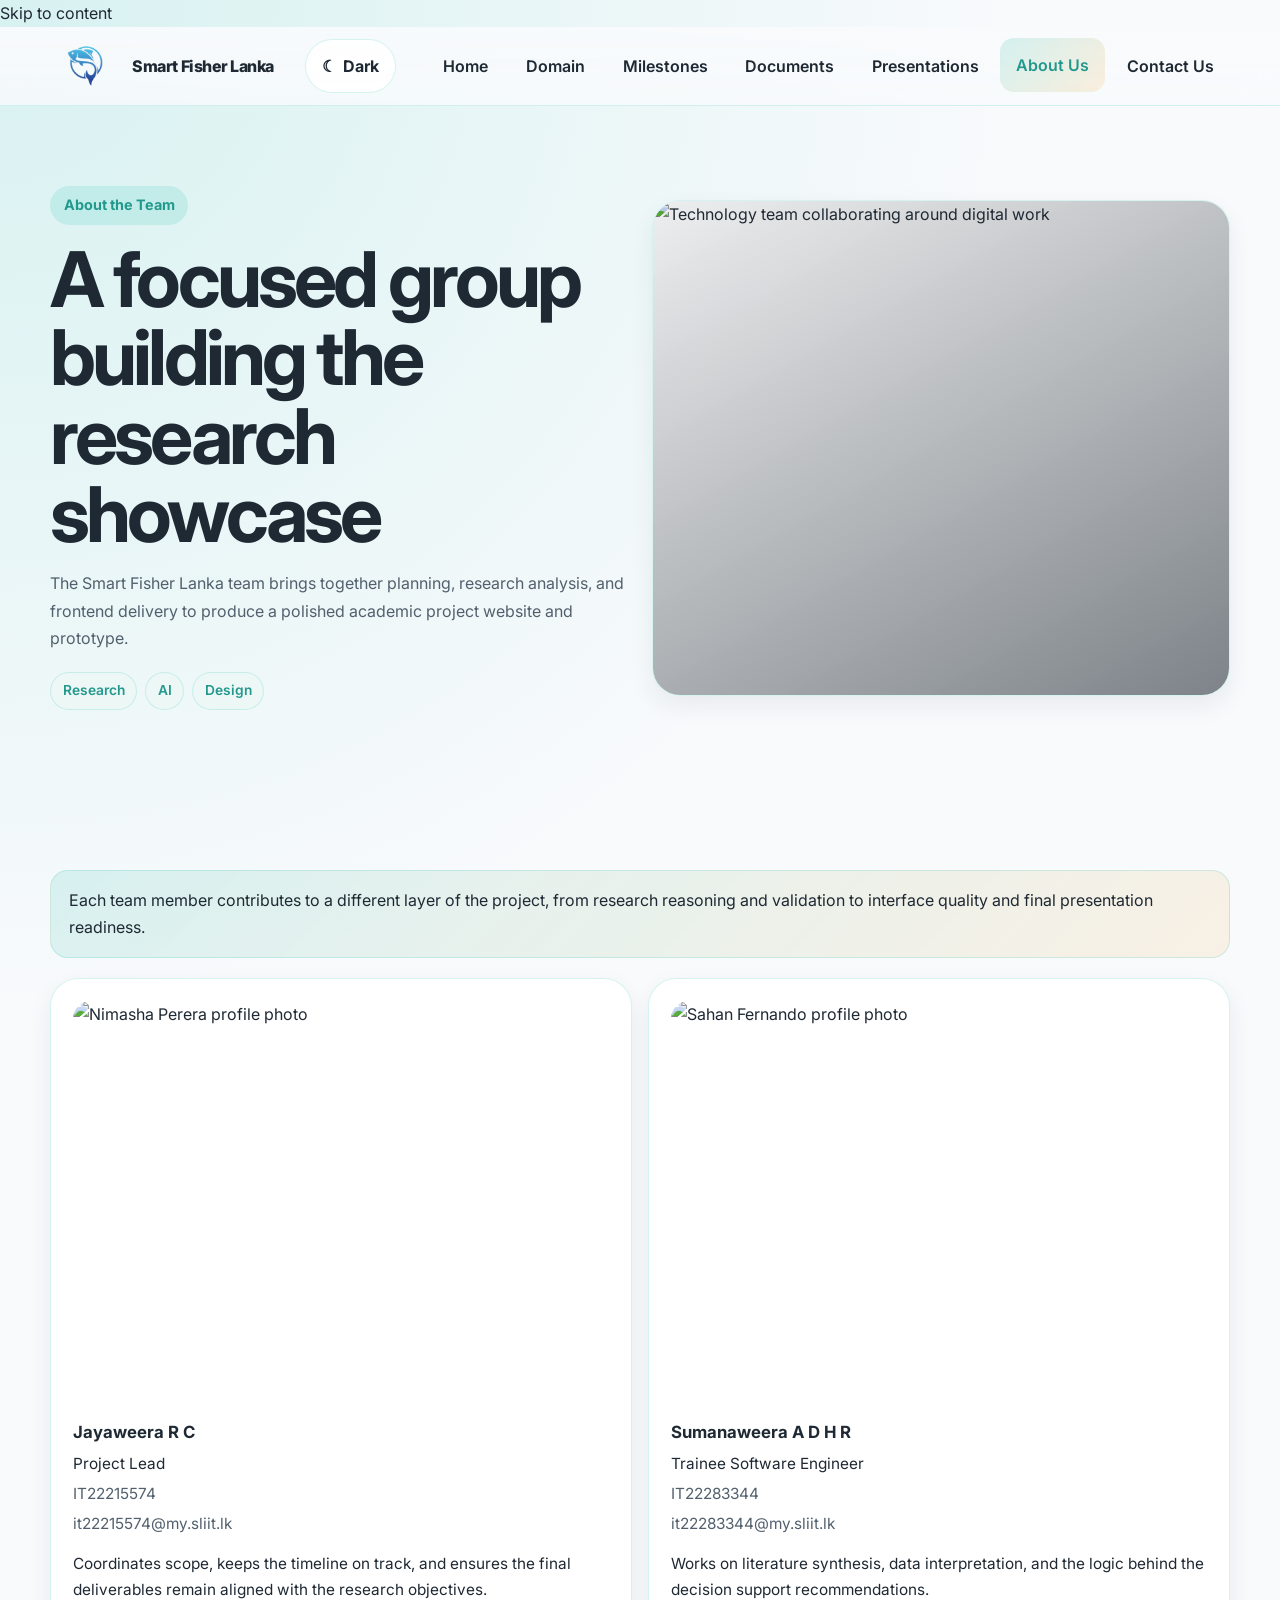
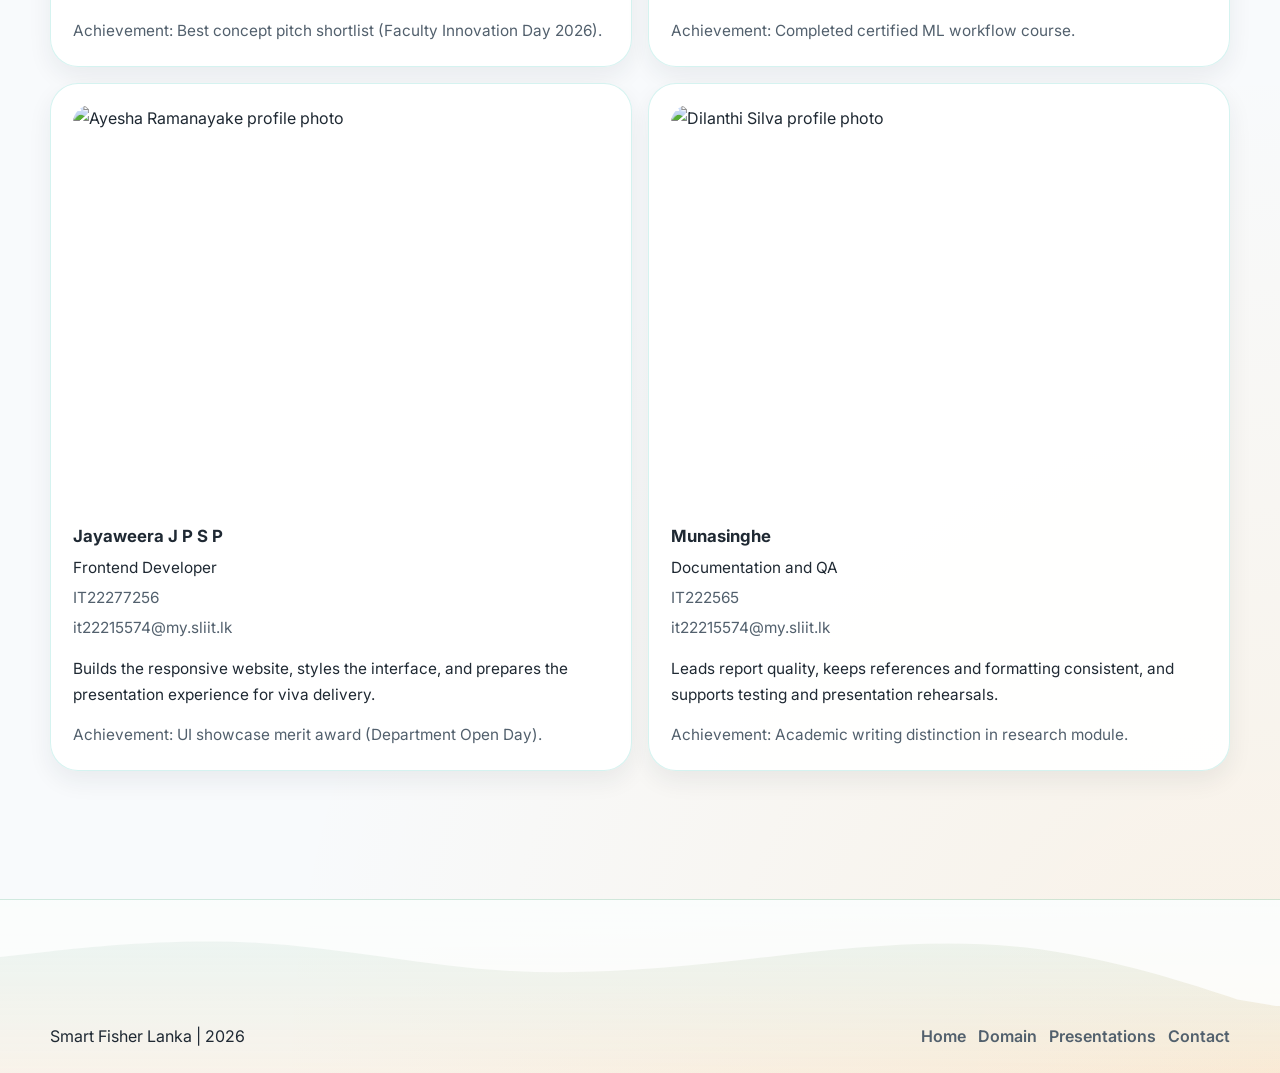
==== research-website/about.html @ 5981f629 "teammeber Co-authored-by: Copilot <copilot@github.com>" ====
<!doctype html>
<html lang="en">
  <head>
    <meta charset="UTF-8" />
    <meta name="viewport" content="width=device-width, initial-scale=1.0" />
    <meta
      name="description"
      content="Meet the Smart Fisher Lanka research team."
    />
    <meta name="theme-color" content="#0F4C81" />
    <title>Smart Fisher Lanka | About Us</title>
    <link rel="stylesheet" href="css/styles.css" />
  </head>
  <body>
    <a class="skip-link" href="#main">Skip to content</a>
    <div class="scroll-progress" aria-hidden="true">
      <span class="scroll-progress__bar"></span>
    </div>

    <header class="site-header">
      <div class="container navbar">
        <a class="brand" href="index.html" aria-label="Smart Fisher Lanka home">
          <img
            class="logo-sf"
            src="assets/images/SFLLogo.png"
            alt="Smart Fisher Lanka logo"
            loading="lazy"
          />
          <span>Smart Fisher Lanka</span>
        </a>

        <div class="navbar-actions">
          <button
            class="theme-toggle"
            type="button"
            data-theme-toggle
            aria-label="Toggle color theme"
            aria-pressed="false"
          ></button>
          <button
            class="menu-toggle"
            type="button"
            data-menu-toggle
            aria-label="Toggle navigation"
            aria-expanded="false"
            aria-controls="navLinks"
          >
            ☰
          </button>
        </div>

        <ul class="nav-links" id="navLinks">
          <li><a href="index.html">Home</a></li>
          <li><a href="domain.html">Domain</a></li>
          <li><a href="milestones.html">Milestones</a></li>
          <li><a href="documents.html">Documents</a></li>
          <li><a href="presentations.html">Presentations</a></li>
          <li><a class="active" href="about.html">About Us</a></li>
          <li><a href="contact.html">Contact Us</a></li>
        </ul>
      </div>
    </header>

    <main id="main">
      <section class="page-hero">
        <div class="container page-hero-grid">
          <div class="page-hero-copy slide-up">
            <span class="eyebrow">About the Team</span>
            <h1>A focused group building the research showcase</h1>
            <p>
              The Smart Fisher Lanka team brings together planning, research
              analysis, and frontend delivery to produce a polished academic
              project website and prototype.
            </p>
            <div class="chips">
              <span class="chip">Research</span>
              <span class="chip">AI</span>
              <span class="chip">Design</span>
            </div>
          </div>
          <div class="page-media slide-up">
            <img
              src="https://images.unsplash.com/photo-1516321318423-f06f85e504b3?auto=format&fit=crop&w=1600&q=80"
              alt="Technology team collaborating around digital work"
              loading="eager"
            />
            <div class="media-overlay" aria-hidden="true"></div>
          </div>
        </div>
      </section>

      <section class="section">
        <div class="container section-shell">
          <div class="section-note fade-in">
            Each team member contributes to a different layer of the project,
            from research reasoning and validation to interface quality and
            final presentation readiness.
          </div>

          <div class="team-grid">
            <article class="team-card fade-in">
              <img
                class="team-photo"
                src="https://images.unsplash.com/photo-1500648767791-00dcc994a43e?auto=format&fit=crop&w=1200&q=80"
                alt="Nimasha Perera profile photo"
                loading="lazy"
              />
              <div class="team-meta">
                <h3>Jayaweera R C</h3>
                <p>Project Lead</p>
                <p class="muted">IT22215574</p>
                <p class="muted">it22215574@my.sliit.lk</p>
              </div>
              <p>
                Coordinates scope, keeps the timeline on track, and ensures the
                final deliverables remain aligned with the research objectives.
              </p>
              <p class="muted">
                Achievement: Best concept pitch shortlist (Faculty Innovation
                Day 2026).
              </p>
            </article>

            <article class="team-card fade-in">
              <img
                class="team-photo"
                src="https://images.unsplash.com/photo-1494790108377-be9c29b29330?auto=format&fit=crop&w=1200&q=80"
                alt="Sahan Fernando profile photo"
                loading="lazy"
              />
              <div class="team-meta">
                <h3>Sumanaweera A D H R</h3>
                <p>Trainee Software Engineer</p>
                <p class="muted">IT22283344</p>
                <p class="muted">it22283344@my.sliit.lk</p>
              </div>
              <p>
                Works on literature synthesis, data interpretation, and the
                logic behind the decision support recommendations.
              </p>
              <p class="muted">
                Achievement: Completed certified ML workflow course.
              </p>
            </article>

            <article class="team-card fade-in">
              <img
                class="team-photo"
                src="https://images.unsplash.com/photo-1438761681033-6461ffad8d80?auto=format&fit=crop&w=1200&q=80"
                alt="Ayesha Ramanayake profile photo"
                loading="lazy"
              />
              <div class="team-meta">
                <h3>Jayaweera J P S P</h3>
                <p>Frontend Developer</p>
                <p class="muted">IT22277256</p>
                <p class="muted">it22215574@my.sliit.lk</p>
              </div>
              <p>
                Builds the responsive website, styles the interface, and
                prepares the presentation experience for viva delivery.
              </p>
              <p class="muted">
                Achievement: UI showcase merit award (Department Open Day).
              </p>
            </article>

            <article class="team-card fade-in">
              <img
                class="team-photo"
                src="https://images.unsplash.com/photo-1544005313-94ddf0286df2?auto=format&fit=crop&w=1200&q=80"
                alt="Dilanthi Silva profile photo"
                loading="lazy"
              />
              <div class="team-meta">
                <h3>Munasinghe </h3>
                <p>Documentation and QA</p>
                <p class="muted">IT222565</p>
                <p class="muted">it22215574@my.sliit.lk</p>
              </div>
              <p>
                Leads report quality, keeps references and formatting
                consistent, and supports testing and presentation rehearsals.
              </p>
              <p class="muted">
                Achievement: Academic writing distinction in research module.
              </p>
            </article>
          </div>
        </div>
      </section>
    </main>

    <footer class="site-footer">
      <svg
        class="footer-wave"
        viewBox="0 0 1440 120"
        aria-hidden="true"
        preserveAspectRatio="none"
      >
        <path
          d="M0,64L48,58.7C96,53,192,43,288,48C384,53,480,75,576,80C672,85,768,75,864,64C960,53,1056,43,1152,53.3C1248,64,1344,96,1392,112L1440,120V0H1392C1344,0,1248,0,1152,0C1056,0,960,0,864,0C768,0,672,0,576,0C480,0,384,0,288,0C192,0,96,0,48,0H0Z"
        ></path>
      </svg>
      <div class="container footer-inner">
        <p>Smart Fisher Lanka | 2026</p>
        <nav class="footer-links" aria-label="Footer quick links">
          <a href="index.html">Home</a>
          <a href="domain.html">Domain</a>
          <a href="presentations.html">Presentations</a>
          <a href="contact.html">Contact</a>
        </nav>
      </div>
    </footer>

    <script src="js/script.js"></script>
  </body>
</html>
---- research-website/css/styles.css ----
@import url("https://fonts.googleapis.com/css2?family=Inter:wght@400;500;600;700;800;900&display=swap");

:root {
  --bg: #f8fafc;
  --bg-elevated: rgba(255, 255, 255, 0.92);
  --surface: #ffffff;
  --surface-alt: #e6f4f1;
  --surface-muted: #edf7f5;
  --text: #1f2933;
  --muted: #52606d;
  --primary: #2ec4b6;
  --primary-dark: #23998e;
  --secondary: #e6f4f1;
  --accent: #ff9f1c;
  --border: rgba(46, 196, 182, 0.2);
  --shadow: 0 20px 42px rgba(31, 41, 51, 0.1);
  --shadow-soft: 0 10px 24px rgba(31, 41, 51, 0.07);
  --radius-lg: 28px;
  --radius-md: 20px;
  --radius-sm: 14px;
  --max-width: 1180px;
}

[data-theme="dark"] {
  --bg: #12212b;
  --bg-elevated: rgba(21, 34, 44, 0.9);
  --surface: #1b2f3b;
  --surface-alt: #20414f;
  --surface-muted: #213845;
  --text: #eff6f9;
  --muted: #b7c9d1;
  --border: rgba(113, 208, 199, 0.28);
  --shadow: 0 18px 40px rgba(0, 0, 0, 0.28);
  --shadow-soft: 0 10px 24px rgba(0, 0, 0, 0.18);
}

* {
  box-sizing: border-box;
  margin: 0;
  padding: 0;
}

html {
  scroll-behavior: smooth;
}

body {
  min-height: 100vh;
  font-family: "Inter", sans-serif;
  color: var(--text);
  background:
    radial-gradient(circle at top left, rgba(46, 196, 182, 0.16), transparent 34%),
    radial-gradient(circle at bottom right, rgba(255, 159, 28, 0.1), transparent 34%),
    var(--bg);
  line-height: 1.7;
  overflow-x: hidden;
}

body::before {
  content: "";
  position: fixed;
  inset: 0;
  pointer-events: none;
  background-image:
    linear-gradient(rgba(31, 41, 51, 0.02) 1px, transparent 1px),
    linear-gradient(90deg, rgba(31, 41, 51, 0.02) 1px, transparent 1px);
  background-size: 42px 42px;
  mask-image: linear-gradient(to bottom, rgba(0, 0, 0, 0.18), transparent 75%);
  opacity: 0.45;
}

a {
  color: inherit;
  text-decoration: none;
}

img {
  display: block;
  max-width: 100%;
}

button,
input,
select,
textarea {
  font: inherit;
}

.container {
  width: min(100% - 2rem, var(--max-width));
  margin: 0 auto;
}

.scroll-progress {
  position: fixed;
  inset: 0 0 auto;
  height: 4px;
  z-index: 2000;
  background: transparent;
}

.scroll-progress__bar {
  display: block;
  height: 100%;
  width: 0;
  background: linear-gradient(90deg, var(--primary), var(--accent));
  box-shadow: 0 0 18px rgba(46, 196, 182, 0.45);
}

.site-header {
  position: sticky;
  top: 0;
  z-index: 1500;
  backdrop-filter: blur(16px);
  background: linear-gradient(
    180deg,
    rgba(248, 250, 252, 0.96),
    rgba(248, 250, 252, 0.82)
  );
  border-bottom: 1px solid var(--border);
}

[data-theme="dark"] .site-header {
  background: linear-gradient(
    180deg,
    rgba(6, 16, 26, 0.92),
    rgba(6, 16, 26, 0.72)
  );
}

.navbar {
  min-height: 78px;
  display: flex;
  align-items: center;
  justify-content: space-between;
  gap: 1rem;
}

.brand {
  display: flex;
  align-items: center;
  gap: 0.8rem;
  font-weight: 800;
  letter-spacing: -0.03em;
  color: var(--text);
  white-space: nowrap;
}

.logo-sf {
  width: 4.35rem;
  height: 4.35rem;
  border-radius: 16px;
  object-fit: cover;
}

.brand-mark {
  width: 2.35rem;
  height: 2.35rem;
  border-radius: 16px;
  display: grid;
  place-items: center;
  color: #fff;
  background: linear-gradient(145deg, var(--primary-dark), var(--primary));
  box-shadow: var(--shadow-soft);
}

.navbar-actions {
  display: flex;
  align-items: center;
  gap: 0.5rem;
}

.nav-links {
  list-style: none;
  position: absolute;
  top: 79px;
  right: 1rem;
  width: min(92vw, 320px);
  padding: 0.85rem;
  display: none;
  flex-direction: column;
  gap: 0.35rem;
  background: var(--bg-elevated);
  border: 1px solid var(--border);
  border-radius: 22px;
  box-shadow: var(--shadow);
}

.nav-links.open {
  display: flex;
}

.nav-links a {
  display: block;
  padding: 0.82rem 1rem;
  font-weight: 600;
  border-radius: 14px;
  color: var(--text);
  transition:
    transform 0.18s ease,
    background-color 0.18s ease,
    color 0.18s ease;
}

.nav-links a:hover,
.nav-links a.active {
  background: linear-gradient(
    135deg,
    rgba(46, 196, 182, 0.18),
    rgba(255, 159, 28, 0.14)
  );
  color: var(--primary-dark);
  transform: translateX(2px);
}

.menu-toggle,
.theme-toggle {
  border: 1px solid var(--border);
  border-radius: 999px;
  background: var(--bg-elevated);
  color: var(--text);
  cursor: pointer;
  transition:
    transform 0.18s ease,
    box-shadow 0.18s ease,
    background-color 0.18s ease;
}

.menu-toggle {
  display: inline-flex;
  align-items: center;
  justify-content: center;
  width: 3rem;
  height: 3rem;
}

.theme-toggle {
  display: inline-flex;
  align-items: center;
  gap: 0.45rem;
  padding: 0.78rem 1rem;
  font-weight: 700;
}

.menu-toggle:hover,
.theme-toggle:hover,
.btn:hover {
  transform: translateY(-2px);
  box-shadow: var(--shadow-soft);
}

.hero,
.page-hero,
.section {
  position: relative;
  padding: 4rem 0;
}

.hero-grid,
.page-hero-grid,
.contact-layout,
.split-grid,
.content-grid {
  display: grid;
  gap: 1.5rem;
}

.hero-copy,
.page-hero-copy,
.section-heading {
  display: grid;
  gap: 1rem;
}

.eyebrow {
  display: inline-flex;
  align-items: center;
  gap: 0.5rem;
  width: fit-content;
  padding: 0.45rem 0.85rem;
  border-radius: 999px;
  background: rgba(46, 196, 182, 0.16);
  color: var(--primary-dark);
  font-size: 0.9rem;
  font-weight: 700;
}

.hero h1,
.page-hero h1 {
  font-size: clamp(2.3rem, 6vw, 4.9rem);
  line-height: 1.02;
  letter-spacing: -0.05em;
}

.page-hero h2,
.section-title {
  font-size: clamp(1.7rem, 4vw, 2.8rem);
  line-height: 1.1;
  letter-spacing: -0.04em;
}

.hero p,
.page-hero p,
.section-lead,
.card p,
.timeline-copy,
.muted {
  color: var(--muted);
}

.hero-actions,
.inline-links,
.footer-links,
.stack-chip-list,
.stat-list {
  display: flex;
  flex-wrap: wrap;
  gap: 0.75rem;
}

.btn {
  display: inline-flex;
  align-items: center;
  justify-content: center;
  gap: 0.45rem;
  border: none;
  border-radius: 999px;
  padding: 0.9rem 1.25rem;
  font-weight: 700;
  cursor: pointer;
  transition:
    transform 0.18s ease,
    box-shadow 0.18s ease,
    background-color 0.18s ease;
}

.btn-primary {
  color: #fff;
  background: linear-gradient(135deg, var(--primary-dark), var(--primary));
  box-shadow: 0 16px 30px rgba(46, 196, 182, 0.28);
}

.btn-secondary {
  color: var(--primary-dark);
  background: var(--surface-alt);
  border: 1px solid rgba(46, 196, 182, 0.24);
}

.btn-ghost {
  color: var(--text);
  background: var(--bg-elevated);
  border: 1px solid var(--border);
}

.hero-media,
.page-media,
.panel,
.card,
.form-card,
.download-card,
.timeline-card,
.team-card,
.contact-card,
.stack-card {
  background: var(--bg-elevated);
  border: 1px solid var(--border);
  border-radius: var(--radius-lg);
  box-shadow: var(--shadow-soft);
}

.hero-media,
.page-media {
  position: relative;
  overflow: hidden;
  min-height: 24rem;
}

.hero-media img,
.page-media img {
  position: absolute;
  inset: 0;
  width: 100%;
  height: 100%;
  object-fit: cover;
}

.media-overlay {
  position: absolute;
  inset: 0;
  background: linear-gradient(
    150deg,
    rgba(31, 41, 51, 0.08),
    rgba(31, 41, 51, 0.58)
  );
}

.hero-badge {
  position: absolute;
  left: 1rem;
  right: 1rem;
  bottom: 1rem;
  display: grid;
  gap: 0.75rem;
  grid-template-columns: repeat(3, minmax(0, 1fr));
}

.mini-card {
  padding: 0.9rem;
  border-radius: 18px;
  background: rgba(255, 255, 255, 0.15);
  color: #fff;
  backdrop-filter: blur(10px);
  border: 1px solid rgba(255, 255, 255, 0.18);
}

.mini-card strong,
.mini-card span {
  display: block;
}

.mini-card span {
  font-size: 0.84rem;
  opacity: 0.88;
}

.stat-list {
  display: grid;
  grid-template-columns: repeat(2, minmax(0, 1fr));
}

.stat-card {
  padding: 1rem 1.05rem;
  border-radius: 18px;
  background: var(--surface);
  border: 1px solid var(--border);
}

.stat-card strong {
  display: block;
  font-size: 1.35rem;
}

.stat-card span {
  color: var(--muted);
  font-size: 0.92rem;
}

.section-shell {
  display: grid;
  gap: 1.25rem;
}

.section-note {
  padding: 1rem 1.1rem;
  background: linear-gradient(
    135deg,
    rgba(46, 196, 182, 0.14),
    rgba(255, 159, 28, 0.1)
  );
  border-radius: 18px;
  border: 1px solid rgba(46, 196, 182, 0.2);
}

.grid,
.feature-grid,
.module-grid,
.stack-grid,
.download-grid,
.team-grid,
.gallery-grid {
  display: grid;
  gap: 1rem;
}

.grid,
.feature-grid,
.module-grid,
.download-grid,
.team-grid,
.gallery-grid {
  grid-template-columns: 1fr;
}

.grid-2,
.feature-grid,
.module-grid,
.download-grid,
.team-grid {
  grid-template-columns: 1fr;
}

.grid-3,
.stack-grid {
  grid-template-columns: 1fr;
}

.card,
.download-card,
.team-card,
.timeline-card,
.contact-card,
.stack-card {
  padding: 1.35rem;
  transition:
    transform 0.22s ease,
    box-shadow 0.22s ease,
    border-color 0.22s ease;
}

.card:hover,
.download-card:hover,
.team-card:hover,
.timeline-card:hover,
.contact-card:hover,
.stack-card:hover {
  transform: translateY(-4px);
  box-shadow: var(--shadow);
  border-color: rgba(46, 196, 182, 0.3);
}

.icon-badge,
.stack-icon,
.download-icon {
  width: 3rem;
  height: 3rem;
  display: grid;
  place-items: center;
  border-radius: 14px;
  background: linear-gradient(
    135deg,
    rgba(46, 196, 182, 0.2),
    rgba(255, 159, 28, 0.15)
  );
  color: var(--primary-dark);
  flex: none;
}

.icon-badge svg,
.stack-icon svg,
.download-icon svg {
  width: 1.5rem;
  height: 1.5rem;
}

.feature-card,
.module-card,
.stack-card,
.download-card,
.team-card,
.contact-card,
.timeline-card {
  display: grid;
  gap: 0.9rem;
}

.feature-title,
.module-title,
.stack-card h3,
.download-card h3,
.team-card h3,
.timeline-card h3 {
  font-size: 1.05rem;
}

.feature-card p,
.module-card p,
.download-card p,
.team-card p,
.contact-card p {
  font-size: 0.96rem;
}

.chips {
  display: flex;
  flex-wrap: wrap;
  gap: 0.5rem;
}

.chip {
  display: inline-flex;
  align-items: center;
  padding: 0.4rem 0.72rem;
  border-radius: 999px;
  background: var(--surface-muted);
  border: 1px solid var(--border);
  color: var(--primary-dark);
  font-size: 0.86rem;
  font-weight: 600;
}

.stack-grid {
  grid-template-columns: 1fr 1fr;
}

.stack-card {
  align-items: start;
}

.timeline {
  position: relative;
  display: grid;
  gap: 1rem;
  padding-left: 1.2rem;
}

.timeline::before {
  content: "";
  position: absolute;
  top: 0.3rem;
  bottom: 0.3rem;
  left: 0.55rem;
  width: 2px;
  background: linear-gradient(180deg, var(--primary), var(--accent));
}

.timeline-card {
  position: relative;
}

.timeline-card::before {
  content: "";
  position: absolute;
  left: -1.05rem;
  top: 1.45rem;
  width: 0.9rem;
  height: 0.9rem;
  border-radius: 50%;
  background: linear-gradient(135deg, var(--primary), var(--accent));
  box-shadow: 0 0 0 5px rgba(46, 196, 182, 0.18);
}

.timeline-meta {
  display: flex;
  flex-wrap: wrap;
  gap: 0.6rem;
  color: var(--muted);
  font-size: 0.92rem;
}

.timeline-pill {
  display: inline-flex;
  align-items: center;
  padding: 0.28rem 0.62rem;
  border-radius: 999px;
  background: rgba(255, 159, 28, 0.16);
  color: var(--primary-dark);
  font-size: 0.8rem;
  font-weight: 700;
}

.download-grid {
  gap: 0.9rem;
}

.download-card,
.team-card {
  overflow: hidden;
}

.download-inner,
.team-top,
.contact-top {
  display: flex;
  gap: 0.95rem;
  align-items: flex-start;
}

.team-photo {
  width: 100%;
  aspect-ratio: 4 / 3;
  object-fit: cover;
  border-radius: 18px;
}

.team-meta {
  display: grid;
  gap: 0.25rem;
}

.contact-layout {
  align-items: start;
}

.contact-card .contact-line {
  display: grid;
  gap: 0.3rem;
}

.form-card {
  padding: 1.35rem;
}

.form-row {
  display: grid;
  gap: 0.5rem;
  margin-bottom: 1rem;
}

label {
  font-weight: 700;
}

input,
select,
textarea {
  width: 100%;
  border: 1px solid var(--border);
  border-radius: 16px;
  background: var(--surface);
  color: var(--text);
  padding: 0.95rem 1rem;
  transition:
    border-color 0.18s ease,
    box-shadow 0.18s ease,
    background-color 0.18s ease;
}

input::placeholder,
textarea::placeholder {
  color: color-mix(in srgb, var(--muted) 80%, transparent);
}

input:focus,
select:focus,
textarea:focus {
  outline: none;
  border-color: var(--primary);
  box-shadow: 0 0 0 4px rgba(46, 196, 182, 0.18);
}

.milestone-filter {
  background: var(--surface);
  color: var(--text);
}

a[aria-disabled="true"] {
  pointer-events: none;
  opacity: 0.62;
}

.error {
  color: #c0392b;
  font-size: 0.88rem;
  min-height: 1rem;
}

.success-message {
  color: #0e8f6d;
  font-weight: 700;
  min-height: 1.2rem;
}

.table-wrap {
  overflow-x: auto;
  border-radius: var(--radius-lg);
  border: 1px solid var(--border);
  background: var(--bg-elevated);
  box-shadow: var(--shadow-soft);
}

table {
  width: 100%;
  border-collapse: collapse;
  min-width: 680px;
}

th,
td {
  padding: 1rem 1.1rem;
  text-align: left;
  border-bottom: 1px solid var(--border);
}

th {
  background: rgba(46, 196, 182, 0.1);
  color: var(--primary-dark);
}

.page-hero {
  padding-top: 2.2rem;
}

.page-hero-grid {
  align-items: center;
}

.page-media {
  min-height: 20rem;
}

.panel {
  padding: 1.25rem;
}

.footer-wave {
  display: block;
  width: 100%;
  height: auto;
  margin-bottom: -1px;
}

.site-footer {
  margin-top: 3rem;
  border-top: 1px solid var(--border);
  background: linear-gradient(
    180deg,
    rgba(230, 244, 241, 0.85),
    rgba(255, 159, 28, 0.08)
  );
}

.footer-inner {
  padding: 1.1rem 0 1.4rem;
  display: grid;
  gap: 0.8rem;
}

.footer-links a {
  color: var(--muted);
  font-weight: 600;
}

.footer-links a:hover {
  color: var(--primary);
}

.fade-in,
.slide-up {
  opacity: 0;
  transform: translateY(24px);
  transition:
    opacity 0.7s ease,
    transform 0.7s ease;
}

.slide-up {
  transform: translateY(30px);
}

.in-view {
  opacity: 1;
  transform: translateY(0);
}

.hero-wave {
  position: absolute;
  left: 0;
  right: 0;
  bottom: -1px;
  width: 100%;
  pointer-events: none;
}

.hero-wave path,
.footer-wave path {
  fill: color-mix(in srgb, var(--surface) 80%, transparent);
}

.meta-row {
  display: flex;
  flex-wrap: wrap;
  gap: 0.5rem;
  align-items: center;
}

.tag {
  display: inline-flex;
  align-items: center;
  gap: 0.35rem;
  padding: 0.35rem 0.7rem;
  border-radius: 999px;
  background: rgba(46, 196, 182, 0.16);
  color: var(--primary-dark);
  font-size: 0.84rem;
  font-weight: 700;
}

.section-heading p,
.page-hero-copy p,
.hero-copy p {
  max-width: 62ch;
}

.hero-copy .chips,
.page-hero-copy .chips {
  margin-top: 0.25rem;
}

@media (min-width: 720px) {
  .menu-toggle {
    display: none;
  }

  .nav-links {
    position: static;
    display: flex;
    flex-direction: row;
    width: auto;
    padding: 0;
    border: 0;
    background: transparent;
    box-shadow: none;
  }

  .nav-links a:hover,
  .nav-links a.active {
    transform: translateY(-1px);
  }

  .hero-grid,
  .page-hero-grid,
  .contact-layout,
  .split-grid {
    grid-template-columns: repeat(2, minmax(0, 1fr));
  }

  .grid-2,
  .feature-grid,
  .module-grid,
  .download-grid,
  .team-grid,
  .gallery-grid {
    grid-template-columns: repeat(2, minmax(0, 1fr));
  }

  .grid-3,
  .stack-grid {
    grid-template-columns: repeat(3, minmax(0, 1fr));
  }

  .hero-badge {
    left: 1.2rem;
    right: 1.2rem;
  }

  .footer-inner {
    grid-template-columns: 1fr auto;
    align-items: center;
  }
}

@media (min-width: 980px) {
  .hero,
  .page-hero,
  .section {
    padding: 5rem 0;
  }

  .grid-2 {
    grid-template-columns: repeat(2, minmax(0, 1fr));
  }

  .grid-3,
  .stack-grid {
    grid-template-columns: repeat(3, minmax(0, 1fr));
  }

  .module-grid {
    grid-template-columns: repeat(4, minmax(0, 1fr));
  }

  .download-grid,
  .team-grid {
    grid-template-columns: repeat(2, minmax(0, 1fr));
  }

  .contact-layout {
    grid-template-columns: 0.95fr 1.05fr;
  }

  .hero-media,
  .page-media {
    min-height: 31rem;
  }

  .hero-badge {
    left: 1.4rem;
    right: 1.4rem;
  }
}

@media (prefers-reduced-motion: reduce) {
  html {
    scroll-behavior: auto;
  }

  *,
  *::before,
  *::after {
    animation-duration: 0.01ms !important;
    animation-iteration-count: 1 !important;
    transition-duration: 0.01ms !important;
    scroll-behavior: auto !important;
  }
}
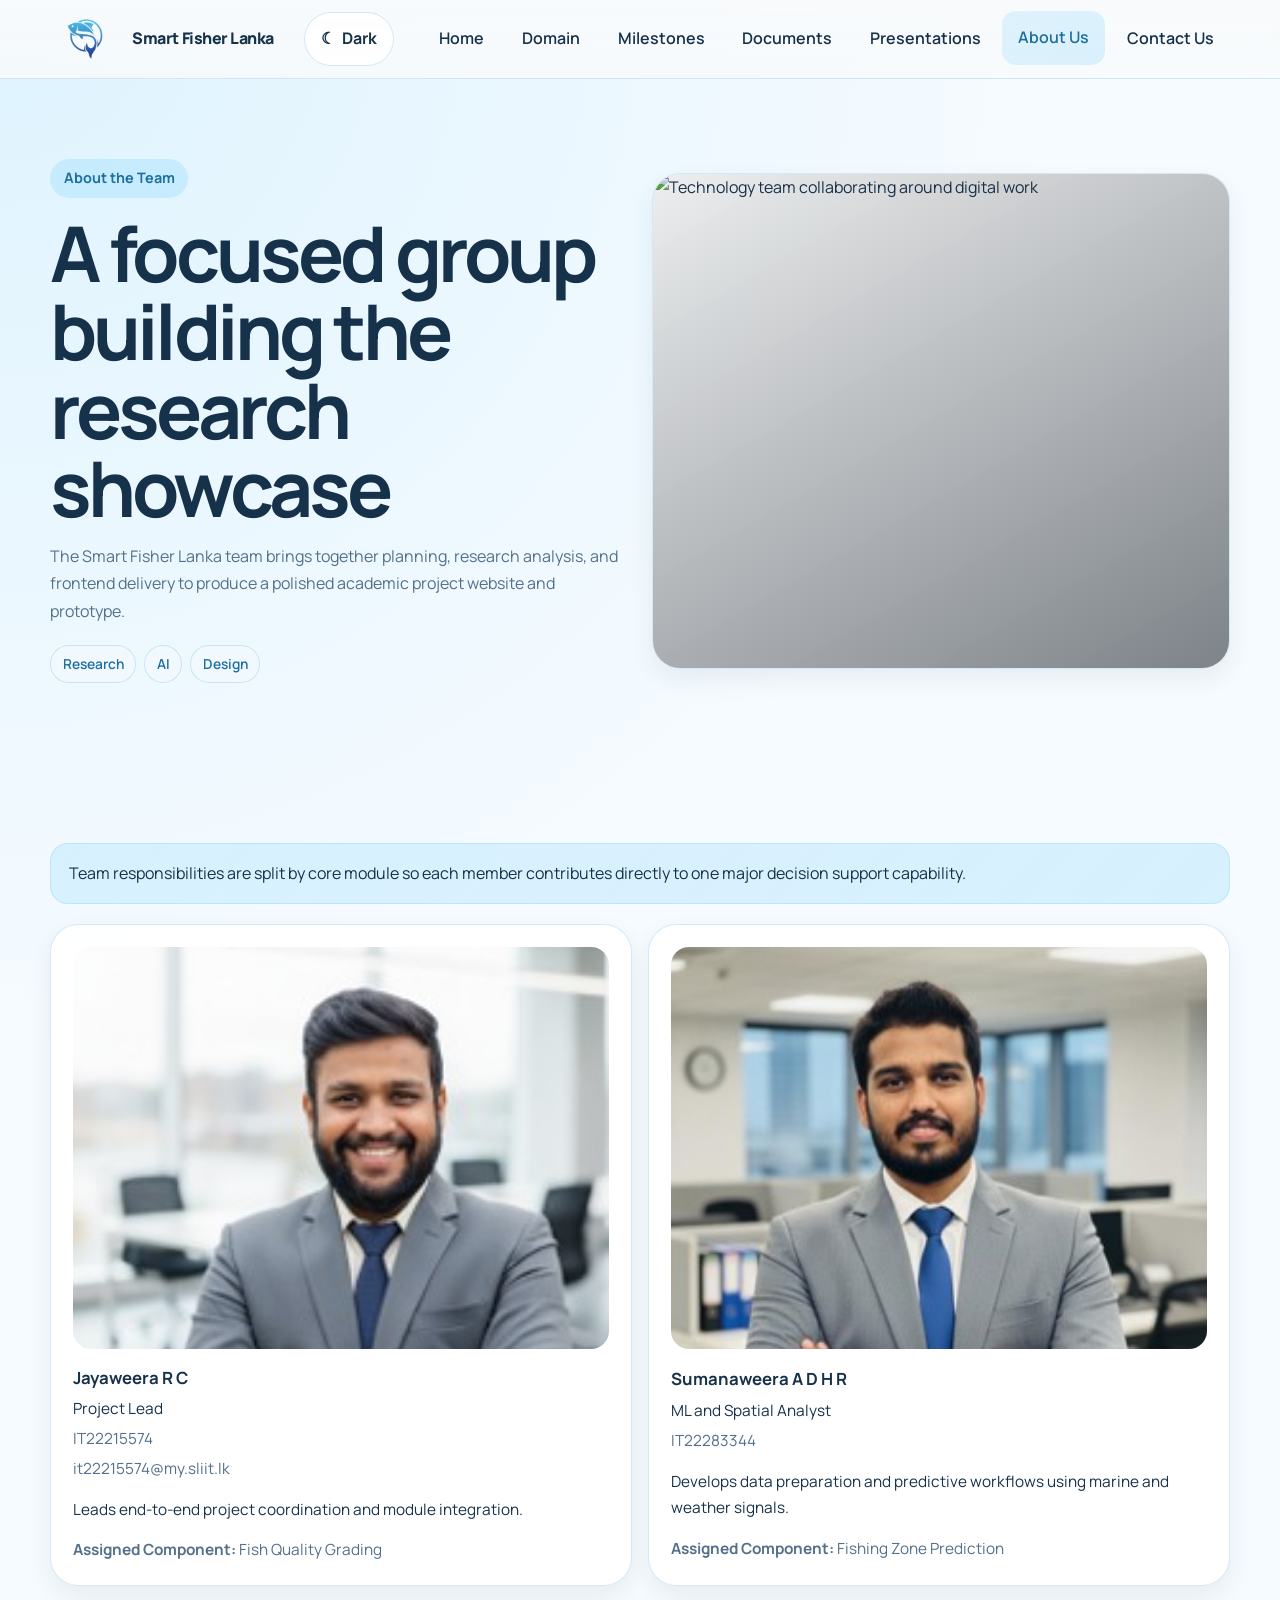
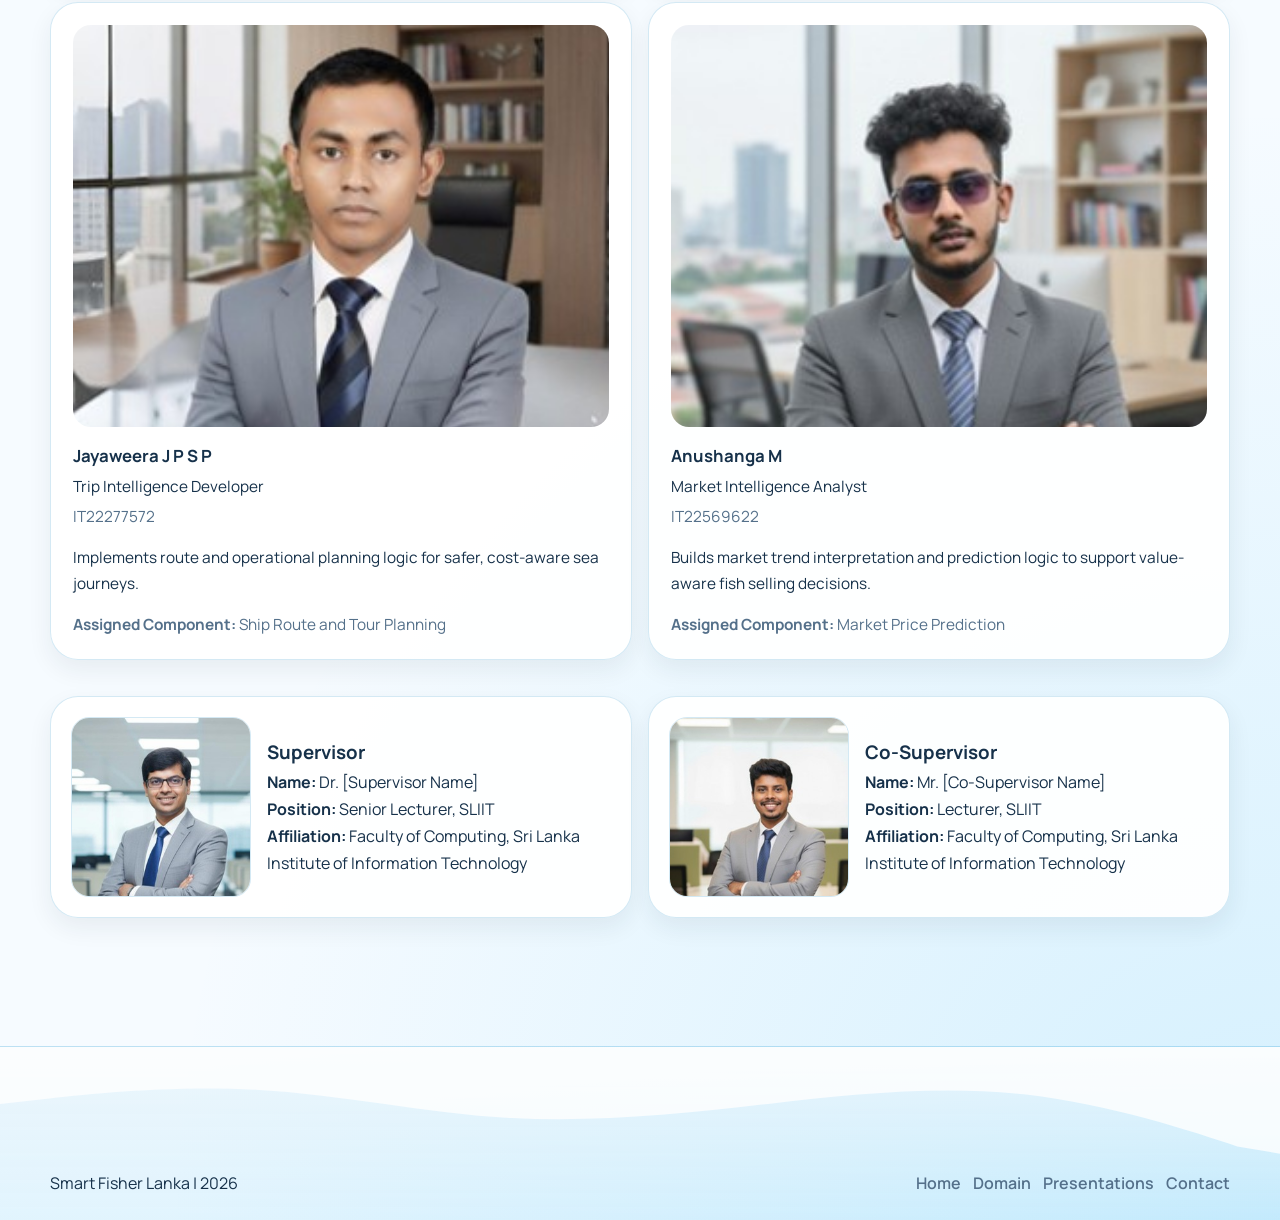
==== commit b2c060e7: "change UI Co-authored-by: Copilot <copilot@github.com>" ====
--- a/research-website/about.html
+++ b/research-website/about.html
@@ -7,7 +7,7 @@
       name="description"
       content="Meet the Smart Fisher Lanka research team."
     />
-    <meta name="theme-color" content="#0F4C81" />
+    <meta name="theme-color" content="#0A2540" />
     <title>Smart Fisher Lanka | About Us</title>
     <link rel="stylesheet" href="css/styles.css" />
   </head>
@@ -92,17 +92,16 @@
       <section class="section">
         <div class="container section-shell">
           <div class="section-note fade-in">
-            Each team member contributes to a different layer of the project,
-            from research reasoning and validation to interface quality and
-            final presentation readiness.
+            Team responsibilities are split by core module so each member
+            contributes directly to one major decision support capability.
           </div>
 
           <div class="team-grid">
             <article class="team-card fade-in">
               <img
                 class="team-photo"
-                src="https://images.unsplash.com/photo-1500648767791-00dcc994a43e?auto=format&fit=crop&w=1200&q=80"
-                alt="Nimasha Perera profile photo"
+                src="assets/images/jayaweerarc.jpeg"
+                alt="Jayaweera R C profile photo"
                 loading="lazy"
               />
               <div class="team-meta">
@@ -112,79 +111,98 @@
                 <p class="muted">it22215574@my.sliit.lk</p>
               </div>
               <p>
-                Coordinates scope, keeps the timeline on track, and ensures the
-                final deliverables remain aligned with the research objectives.
-              </p>
-              <p class="muted">
-                Achievement: Best concept pitch shortlist (Faculty Innovation
-                Day 2026).
-              </p>
-            </article>
-
-            <article class="team-card fade-in">
-              <img
-                class="team-photo"
-                src="https://images.unsplash.com/photo-1494790108377-be9c29b29330?auto=format&fit=crop&w=1200&q=80"
-                alt="Sahan Fernando profile photo"
+                Leads end-to-end project coordination and module integration.
+              </p>
+              <p class="muted"><strong>Assigned Component:</strong> Fish Quality Grading</p>
+            </article>
+
+            <article class="team-card fade-in">
+              <img
+                class="team-photo"
+                src="assets/images/sumanaweera.jpeg"
+                alt="Sumanaweera A D H R profile photo"
                 loading="lazy"
               />
               <div class="team-meta">
                 <h3>Sumanaweera A D H R</h3>
-                <p>Trainee Software Engineer</p>
+                <p>ML and Spatial Analyst</p>
                 <p class="muted">IT22283344</p>
-                <p class="muted">it22283344@my.sliit.lk</p>
-              </div>
-              <p>
-                Works on literature synthesis, data interpretation, and the
-                logic behind the decision support recommendations.
-              </p>
-              <p class="muted">
-                Achievement: Completed certified ML workflow course.
-              </p>
-            </article>
-
-            <article class="team-card fade-in">
-              <img
-                class="team-photo"
-                src="https://images.unsplash.com/photo-1438761681033-6461ffad8d80?auto=format&fit=crop&w=1200&q=80"
-                alt="Ayesha Ramanayake profile photo"
+              </div>
+              <p>
+                Develops data preparation and predictive workflows using marine
+                and weather signals.
+              </p>
+              <p class="muted"><strong>Assigned Component:</strong> Fishing Zone Prediction</p>
+            </article>
+
+            <article class="team-card fade-in">
+              <img
+                class="team-photo"
+                src="assets/images/jayaweerajpsp.jpeg"
+                alt="Jayaweera J P S P profile photo"
                 loading="lazy"
               />
               <div class="team-meta">
                 <h3>Jayaweera J P S P</h3>
-                <p>Frontend Developer</p>
-                <p class="muted">IT22277256</p>
-                <p class="muted">it22215574@my.sliit.lk</p>
-              </div>
-              <p>
-                Builds the responsive website, styles the interface, and
-                prepares the presentation experience for viva delivery.
-              </p>
-              <p class="muted">
-                Achievement: UI showcase merit award (Department Open Day).
-              </p>
-            </article>
-
-            <article class="team-card fade-in">
-              <img
-                class="team-photo"
-                src="https://images.unsplash.com/photo-1544005313-94ddf0286df2?auto=format&fit=crop&w=1200&q=80"
-                alt="Dilanthi Silva profile photo"
-                loading="lazy"
-              />
-              <div class="team-meta">
-                <h3>Munasinghe </h3>
-                <p>Documentation and QA</p>
-                <p class="muted">IT222565</p>
-                <p class="muted">it22215574@my.sliit.lk</p>
-              </div>
-              <p>
-                Leads report quality, keeps references and formatting
-                consistent, and supports testing and presentation rehearsals.
-              </p>
-              <p class="muted">
-                Achievement: Academic writing distinction in research module.
-              </p>
+                <p>Trip Intelligence Developer</p>
+                <p class="muted">IT22277572</p>
+              </div>
+              <p>
+                Implements route and operational planning logic for safer,
+                cost-aware sea journeys.
+              </p>
+              <p class="muted"><strong>Assigned Component:</strong> Ship Route and Tour Planning</p>
+            </article>
+
+            <article class="team-card fade-in">
+              <img
+                class="team-photo"
+                src="assets/images/anushanga.jpeg"
+                alt="Anushanga profile photo"
+                loading="lazy"
+              />
+              <div class="team-meta">
+                <h3>Anushanga M</h3>
+                <p>Market Intelligence Analyst</p>
+                <p class="muted">IT22569622</p>
+              </div>
+              <p>
+                Builds market trend interpretation and prediction logic to
+                support value-aware fish selling decisions.
+              </p>
+              <p class="muted"><strong>Assigned Component:</strong> Market Price Prediction</p>
+            </article>
+          </div>
+
+          <div class="advisor-grid">
+            <article class="panel advisor-card fade-in">
+              <img
+                class="advisor-photo"
+                src="assets/images/supervisor.jpeg"
+                alt="Supervisor photo"
+                loading="lazy"
+              />
+              <div>
+                <h3>Supervisor</h3>
+                <p><strong>Name:</strong> Dr. [Supervisor Name]</p>
+                <p><strong>Position:</strong> Senior Lecturer, SLIIT</p>
+                <p><strong>Affiliation:</strong> Faculty of Computing, Sri Lanka Institute of Information Technology</p>
+              </div>
+            </article>
+
+            <article class="panel advisor-card fade-in">
+              <img
+                class="advisor-photo"
+                src="assets/images/iddamlgoda-cosupervisor.jpeg"
+                alt="Co-supervisor photo"
+                loading="lazy"
+              />
+              <div>
+                <h3>Co-Supervisor</h3>
+                <p><strong>Name:</strong> Mr. [Co-Supervisor Name]</p>
+                <p><strong>Position:</strong> Lecturer, SLIIT</p>
+                <p><strong>Affiliation:</strong> Faculty of Computing, Sri Lanka Institute of Information Technology</p>
+              </div>
             </article>
           </div>
         </div>
--- a/research-website/css/styles.css
+++ b/research-website/css/styles.css
@@ -1,18 +1,18 @@
-@import url("https://fonts.googleapis.com/css2?family=Inter:wght@400;500;600;700;800;900&display=swap");
+@import url("https://fonts.googleapis.com/css2?family=Manrope:wght@400;500;600;700;800&display=swap");
 
 :root {
-  --bg: #f8fafc;
+  --bg: #f6fbff;
   --bg-elevated: rgba(255, 255, 255, 0.92);
   --surface: #ffffff;
-  --surface-alt: #e6f4f1;
-  --surface-muted: #edf7f5;
-  --text: #1f2933;
-  --muted: #52606d;
-  --primary: #2ec4b6;
-  --primary-dark: #23998e;
-  --secondary: #e6f4f1;
-  --accent: #ff9f1c;
-  --border: rgba(46, 196, 182, 0.2);
+  --surface-alt: #ebf7ff;
+  --surface-muted: #f1f9ff;
+  --text: #16314a;
+  --muted: #54708a;
+  --primary: #2a8fc7;
+  --primary-dark: #1d6f9f;
+  --secondary: #7dd3fc;
+  --accent: #38bdf8;
+  --border: rgba(42, 143, 199, 0.2);
   --shadow: 0 20px 42px rgba(31, 41, 51, 0.1);
   --shadow-soft: 0 10px 24px rgba(31, 41, 51, 0.07);
   --radius-lg: 28px;
@@ -22,14 +22,14 @@
 }
 
 [data-theme="dark"] {
-  --bg: #12212b;
+  --bg: #0d1f2f;
   --bg-elevated: rgba(21, 34, 44, 0.9);
-  --surface: #1b2f3b;
-  --surface-alt: #20414f;
-  --surface-muted: #213845;
+  --surface: #153246;
+  --surface-alt: #1b4158;
+  --surface-muted: #1d3a4f;
   --text: #eff6f9;
   --muted: #b7c9d1;
-  --border: rgba(113, 208, 199, 0.28);
+  --border: rgba(125, 211, 252, 0.35);
   --shadow: 0 18px 40px rgba(0, 0, 0, 0.28);
   --shadow-soft: 0 10px 24px rgba(0, 0, 0, 0.18);
 }
@@ -46,11 +46,11 @@
 
 body {
   min-height: 100vh;
-  font-family: "Inter", sans-serif;
+  font-family: "Manrope", sans-serif;
   color: var(--text);
   background:
-    radial-gradient(circle at top left, rgba(46, 196, 182, 0.16), transparent 34%),
-    radial-gradient(circle at bottom right, rgba(255, 159, 28, 0.1), transparent 34%),
+    radial-gradient(circle at top left, rgba(125, 211, 252, 0.2), transparent 34%),
+    radial-gradient(circle at bottom right, rgba(56, 189, 248, 0.18), transparent 36%),
     var(--bg);
   line-height: 1.7;
   overflow-x: hidden;
@@ -91,6 +91,23 @@
   margin: 0 auto;
 }
 
+.skip-link {
+  position: absolute;
+  left: -999px;
+  top: 0;
+}
+
+.skip-link:focus {
+  left: 1rem;
+  top: 1rem;
+  z-index: 2100;
+  padding: 0.65rem 0.95rem;
+  border-radius: 999px;
+  border: 1px solid var(--border);
+  background: var(--surface);
+  box-shadow: var(--shadow-soft);
+}
+
 .scroll-progress {
   position: fixed;
   inset: 0 0 auto;
@@ -104,7 +121,7 @@
   height: 100%;
   width: 0;
   background: linear-gradient(90deg, var(--primary), var(--accent));
-  box-shadow: 0 0 18px rgba(46, 196, 182, 0.45);
+  box-shadow: 0 0 18px rgba(56, 189, 248, 0.45);
 }
 
 .site-header {
@@ -206,8 +223,8 @@
 .nav-links a.active {
   background: linear-gradient(
     135deg,
-    rgba(46, 196, 182, 0.18),
-    rgba(255, 159, 28, 0.14)
+    rgba(125, 211, 252, 0.22),
+    rgba(56, 189, 248, 0.16)
   );
   color: var(--primary-dark);
   transform: translateX(2px);
@@ -256,6 +273,14 @@
   padding: 4rem 0;
 }
 
+.section-alt {
+  background: linear-gradient(
+    180deg,
+    rgba(226, 244, 255, 0.5),
+    rgba(255, 255, 255, 0.55)
+  );
+}
+
 .hero-grid,
 .page-hero-grid,
 .contact-layout,
@@ -279,7 +304,7 @@
   width: fit-content;
   padding: 0.45rem 0.85rem;
   border-radius: 999px;
-  background: rgba(46, 196, 182, 0.16);
+  background: rgba(125, 211, 252, 0.28);
   color: var(--primary-dark);
   font-size: 0.9rem;
   font-weight: 700;
@@ -337,13 +362,13 @@
 .btn-primary {
   color: #fff;
   background: linear-gradient(135deg, var(--primary-dark), var(--primary));
-  box-shadow: 0 16px 30px rgba(46, 196, 182, 0.28);
+  box-shadow: 0 16px 30px rgba(56, 189, 248, 0.32);
 }
 
 .btn-secondary {
   color: var(--primary-dark);
   background: var(--surface-alt);
-  border: 1px solid rgba(46, 196, 182, 0.24);
+  border: 1px solid rgba(125, 211, 252, 0.4);
 }
 
 .btn-ghost {
@@ -404,6 +429,32 @@
   grid-template-columns: repeat(3, minmax(0, 1fr));
 }
 
+.trust-strip {
+  margin-top: 1.3rem;
+  display: grid;
+  gap: 0.9rem;
+}
+
+.trust-chip {
+  display: grid;
+  gap: 0.2rem;
+  padding: 0.95rem 1rem;
+  border-radius: 16px;
+  border: 1px solid var(--border);
+  background: var(--surface);
+  box-shadow: var(--shadow-soft);
+}
+
+.trust-chip strong {
+  font-size: 0.95rem;
+  color: var(--primary-dark);
+}
+
+.trust-chip span {
+  color: var(--muted);
+  font-size: 0.88rem;
+}
+
 .mini-card {
   padding: 0.9rem;
   border-radius: 18px;
@@ -454,11 +505,209 @@
   padding: 1rem 1.1rem;
   background: linear-gradient(
     135deg,
-    rgba(46, 196, 182, 0.14),
-    rgba(255, 159, 28, 0.1)
+    rgba(125, 211, 252, 0.22),
+    rgba(56, 189, 248, 0.16)
   );
   border-radius: 18px;
-  border: 1px solid rgba(46, 196, 182, 0.2);
+  border: 1px solid rgba(125, 211, 252, 0.35);
+}
+
+.journey-grid {
+  display: grid;
+  gap: 0.95rem;
+}
+
+.journey-step {
+  padding: 1.2rem;
+  border-radius: 20px;
+  border: 1px solid var(--border);
+  background: var(--surface);
+  box-shadow: var(--shadow-soft);
+  display: grid;
+  gap: 0.7rem;
+}
+
+.journey-step-no {
+  width: fit-content;
+  padding: 0.28rem 0.55rem;
+  border-radius: 999px;
+  background: rgba(125, 211, 252, 0.26);
+  color: var(--primary-dark);
+  font-weight: 700;
+  font-size: 0.82rem;
+}
+
+.journey-step h3 {
+  font-size: 1.04rem;
+}
+
+.journey-step p {
+  color: var(--muted);
+}
+
+.metrics-grid {
+  display: grid;
+  gap: 0.9rem;
+}
+
+.metric-card {
+  padding: 1.15rem;
+  border-radius: 18px;
+  background: linear-gradient(
+    145deg,
+    rgba(125, 211, 252, 0.2),
+    rgba(56, 189, 248, 0.16)
+  );
+  border: 1px solid rgba(125, 211, 252, 0.35);
+  display: grid;
+  gap: 0.25rem;
+}
+
+.metric-card strong {
+  font-size: 1.75rem;
+  line-height: 1;
+  color: var(--primary-dark);
+}
+
+.metric-card span {
+  color: var(--muted);
+  font-size: 0.92rem;
+}
+
+.doc-catalog {
+  display: grid;
+  gap: 1.7rem;
+}
+
+.doc-group {
+  display: grid;
+  gap: 0.9rem;
+}
+
+.doc-group-title {
+  font-size: 1.9rem;
+  letter-spacing: -0.03em;
+}
+
+.doc-card-grid {
+  display: grid;
+  gap: 0.75rem;
+}
+
+.doc-card-grid-3,
+.doc-card-grid-4 {
+  grid-template-columns: 1fr;
+}
+
+.doc-card {
+  min-height: 10.5rem;
+  padding: 1rem;
+  display: grid;
+  gap: 0.55rem;
+  align-content: center;
+  justify-items: center;
+  text-align: center;
+  background: linear-gradient(
+    145deg,
+    rgba(235, 243, 252, 0.92),
+    rgba(244, 249, 255, 0.82)
+  );
+  border: 1px solid var(--border);
+  border-radius: 0;
+  color: #4768a5;
+  transition:
+    transform 0.2s ease,
+    box-shadow 0.2s ease,
+    background-color 0.2s ease;
+  opacity: 0;
+  transform: translateY(10px);
+  animation: docCardEnter 0.45s ease forwards;
+}
+
+.doc-card:hover {
+  transform: translateY(-3px);
+  box-shadow: var(--shadow-soft);
+  background: linear-gradient(
+    145deg,
+    rgba(226, 238, 251, 0.96),
+    rgba(238, 246, 255, 0.9)
+  );
+}
+
+.doc-card:nth-child(1) {
+  animation-delay: 0.02s;
+}
+
+.doc-card:nth-child(2) {
+  animation-delay: 0.06s;
+}
+
+.doc-card:nth-child(3) {
+  animation-delay: 0.1s;
+}
+
+.doc-card:nth-child(4) {
+  animation-delay: 0.14s;
+}
+
+.doc-card-icon {
+  width: 2.2rem;
+  height: 2.2rem;
+  display: inline-flex;
+  align-items: center;
+  justify-content: center;
+  color: #8da8d8;
+}
+
+.doc-card-icon svg {
+  width: 1.55rem;
+  height: 1.55rem;
+}
+
+.doc-card h3 {
+  font-size: 0.92rem;
+  font-weight: 800;
+  text-transform: uppercase;
+  color: #5a79b7;
+  line-height: 1.2;
+}
+
+.doc-card p {
+  font-size: 0.84rem;
+  color: #6a83b1;
+}
+
+.doc-card-link {
+  font-size: 0.8rem;
+  font-weight: 700;
+  text-transform: uppercase;
+  color: #3f63a4;
+}
+
+.doc-card-detail {
+  justify-items: start;
+  text-align: left;
+  align-content: start;
+}
+
+.doc-card-detail .doc-card-actions {
+  display: flex;
+  gap: 0.7rem;
+  margin-top: 0.35rem;
+}
+
+.doc-card-detail .doc-card-actions a {
+  font-size: 0.82rem;
+  font-weight: 700;
+  color: #3f63a4;
+}
+
+.doc-card-check .doc-card-icon {
+  color: #6ab18b;
+}
+
+.doc-card-slide .doc-card-icon {
+  color: #79a0db;
 }
 
 .grid,
@@ -515,7 +764,7 @@
 .stack-card:hover {
   transform: translateY(-4px);
   box-shadow: var(--shadow);
-  border-color: rgba(46, 196, 182, 0.3);
+  border-color: rgba(10, 37, 64, 0.24);
 }
 
 .icon-badge,
@@ -528,8 +777,8 @@
   border-radius: 14px;
   background: linear-gradient(
     135deg,
-    rgba(46, 196, 182, 0.2),
-    rgba(255, 159, 28, 0.15)
+    rgba(10, 37, 64, 0.12),
+    rgba(79, 195, 247, 0.18)
   );
   color: var(--primary-dark);
   flex: none;
@@ -626,7 +875,7 @@
   height: 0.9rem;
   border-radius: 50%;
   background: linear-gradient(135deg, var(--primary), var(--accent));
-  box-shadow: 0 0 0 5px rgba(46, 196, 182, 0.18);
+  box-shadow: 0 0 0 5px rgba(125, 211, 252, 0.26);
 }
 
 .timeline-meta {
@@ -642,7 +891,7 @@
   align-items: center;
   padding: 0.28rem 0.62rem;
   border-radius: 999px;
-  background: rgba(255, 159, 28, 0.16);
+  background: rgba(125, 211, 252, 0.28);
   color: var(--primary-dark);
   font-size: 0.8rem;
   font-weight: 700;
@@ -675,6 +924,27 @@
 .team-meta {
   display: grid;
   gap: 0.25rem;
+}
+
+.advisor-grid {
+  display: grid;
+  gap: 1rem;
+  margin-top: 1rem;
+}
+
+.advisor-card {
+  display: grid;
+  gap: 1rem;
+  align-items: center;
+}
+
+.advisor-photo {
+  width: 100%;
+  max-width: 180px;
+  aspect-ratio: 1 / 1;
+  object-fit: cover;
+  border-radius: 18px;
+  border: 1px solid var(--border);
 }
 
 .contact-layout {
@@ -725,7 +995,7 @@
 textarea:focus {
   outline: none;
   border-color: var(--primary);
-  box-shadow: 0 0 0 4px rgba(46, 196, 182, 0.18);
+  box-shadow: 0 0 0 4px rgba(125, 211, 252, 0.28);
 }
 
 .milestone-filter {
@@ -772,7 +1042,7 @@
 }
 
 th {
-  background: rgba(46, 196, 182, 0.1);
+  background: rgba(125, 211, 252, 0.2);
   color: var(--primary-dark);
 }
 
@@ -804,8 +1074,8 @@
   border-top: 1px solid var(--border);
   background: linear-gradient(
     180deg,
-    rgba(230, 244, 241, 0.85),
-    rgba(255, 159, 28, 0.08)
+    rgba(233, 245, 251, 0.85),
+    rgba(79, 195, 247, 0.12)
   );
 }
 
@@ -869,7 +1139,7 @@
   gap: 0.35rem;
   padding: 0.35rem 0.7rem;
   border-radius: 999px;
-  background: rgba(46, 196, 182, 0.16);
+  background: rgba(125, 211, 252, 0.26);
   color: var(--primary-dark);
   font-size: 0.84rem;
   font-weight: 700;
@@ -884,6 +1154,13 @@
 .hero-copy .chips,
 .page-hero-copy .chips {
   margin-top: 0.25rem;
+}
+
+@keyframes docCardEnter {
+  to {
+    opacity: 1;
+    transform: translateY(0);
+  }
 }
 
 @media (min-width: 720px) {
@@ -914,6 +1191,18 @@
     grid-template-columns: repeat(2, minmax(0, 1fr));
   }
 
+  .trust-strip {
+    grid-template-columns: repeat(3, minmax(0, 1fr));
+  }
+
+  .journey-grid {
+    grid-template-columns: repeat(3, minmax(0, 1fr));
+  }
+
+  .metrics-grid {
+    grid-template-columns: repeat(4, minmax(0, 1fr));
+  }
+
   .grid-2,
   .feature-grid,
   .module-grid,
@@ -923,9 +1212,25 @@
     grid-template-columns: repeat(2, minmax(0, 1fr));
   }
 
+  .advisor-grid {
+    grid-template-columns: repeat(2, minmax(0, 1fr));
+  }
+
+  .advisor-card {
+    grid-template-columns: auto 1fr;
+  }
+
   .grid-3,
   .stack-grid {
     grid-template-columns: repeat(3, minmax(0, 1fr));
+  }
+
+  .doc-card-grid-3 {
+    grid-template-columns: repeat(2, minmax(0, 1fr));
+  }
+
+  .doc-card-grid-4 {
+    grid-template-columns: repeat(2, minmax(0, 1fr));
   }
 
   .hero-badge {
@@ -962,6 +1267,14 @@
   .download-grid,
   .team-grid {
     grid-template-columns: repeat(2, minmax(0, 1fr));
+  }
+
+  .doc-card-grid-3 {
+    grid-template-columns: repeat(3, minmax(0, 1fr));
+  }
+
+  .doc-card-grid-4 {
+    grid-template-columns: repeat(4, minmax(0, 1fr));
   }
 
   .contact-layout {
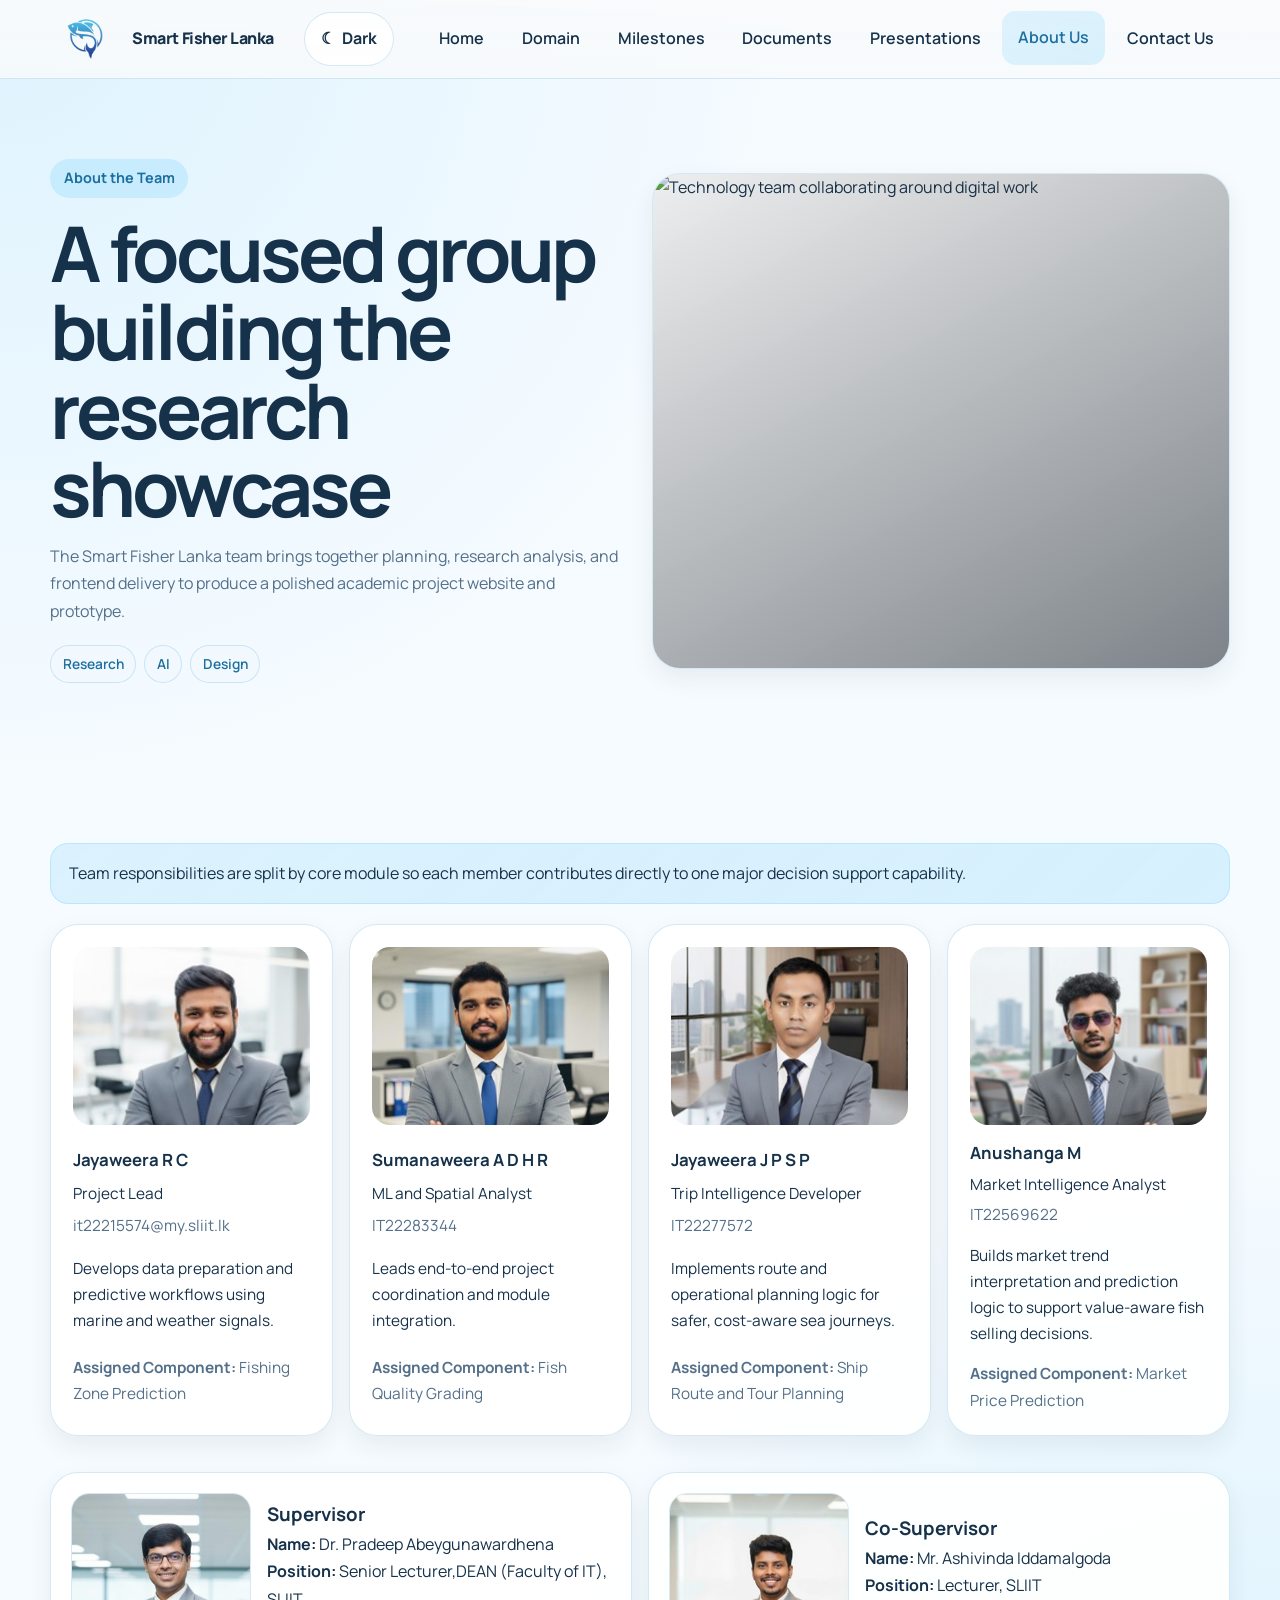
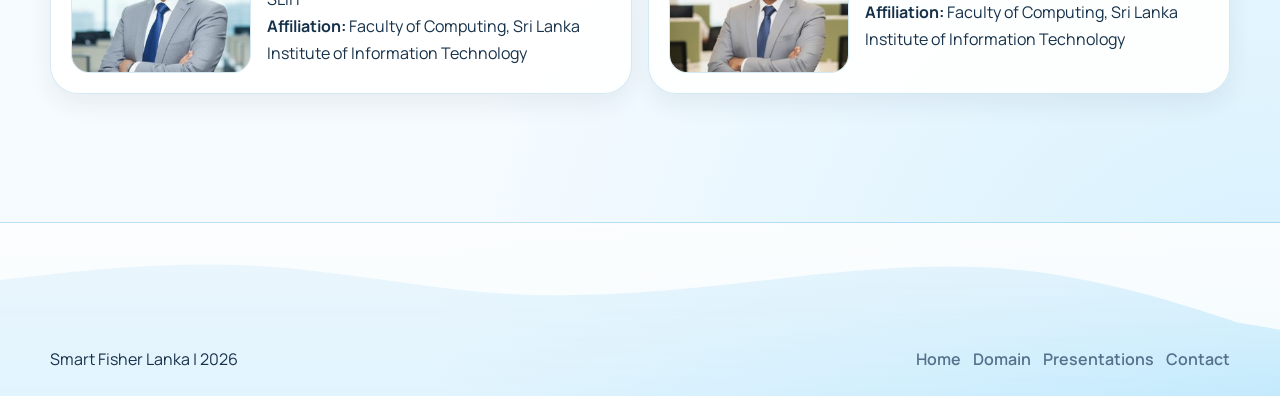
==== commit 1509b116: "Update team member details and adjust assigned components in about and index pages Co-authored-by: C" ====
--- a/research-website/about.html
+++ b/research-website/about.html
@@ -107,13 +107,14 @@
               <div class="team-meta">
                 <h3>Jayaweera R C</h3>
                 <p>Project Lead</p>
-                <p class="muted">IT22215574</p>
+               
                 <p class="muted">it22215574@my.sliit.lk</p>
               </div>
               <p>
-                Leads end-to-end project coordination and module integration.
-              </p>
-              <p class="muted"><strong>Assigned Component:</strong> Fish Quality Grading</p>
+                Develops data preparation and predictive workflows using marine
+                and weather signals.
+              </p>
+              <p class="muted"><strong>Assigned Component:</strong> Fishing Zone Prediction</p>
             </article>
 
             <article class="team-card fade-in">
@@ -129,10 +130,9 @@
                 <p class="muted">IT22283344</p>
               </div>
               <p>
-                Develops data preparation and predictive workflows using marine
-                and weather signals.
-              </p>
-              <p class="muted"><strong>Assigned Component:</strong> Fishing Zone Prediction</p>
+                Leads end-to-end project coordination and module integration.
+              </p>
+              <p class="muted"><strong>Assigned Component:</strong> Fish Quality Grading</p>
             </article>
 
             <article class="team-card fade-in">
@@ -184,8 +184,8 @@
               />
               <div>
                 <h3>Supervisor</h3>
-                <p><strong>Name:</strong> Dr. [Supervisor Name]</p>
-                <p><strong>Position:</strong> Senior Lecturer, SLIIT</p>
+                <p><strong>Name:</strong> Dr. Pradeep Abeygunawardhena</p>
+                <p><strong>Position:</strong> Senior Lecturer,DEAN (Faculty of IT), SLIIT</p>
                 <p><strong>Affiliation:</strong> Faculty of Computing, Sri Lanka Institute of Information Technology</p>
               </div>
             </article>
@@ -199,7 +199,7 @@
               />
               <div>
                 <h3>Co-Supervisor</h3>
-                <p><strong>Name:</strong> Mr. [Co-Supervisor Name]</p>
+                <p><strong>Name:</strong> Mr. Ashivinda Iddamalgoda</p>
                 <p><strong>Position:</strong> Lecturer, SLIIT</p>
                 <p><strong>Affiliation:</strong> Faculty of Computing, Sri Lanka Institute of Information Technology</p>
               </div>
--- a/research-website/css/styles.css
+++ b/research-website/css/styles.css
@@ -1264,9 +1264,12 @@
     grid-template-columns: repeat(4, minmax(0, 1fr));
   }
 
-  .download-grid,
+  .download-grid {
+    grid-template-columns: repeat(2, minmax(0, 1fr));
+  }
+
   .team-grid {
-    grid-template-columns: repeat(2, minmax(0, 1fr));
+    grid-template-columns: repeat(4, minmax(0, 1fr));
   }
 
   .doc-card-grid-3 {
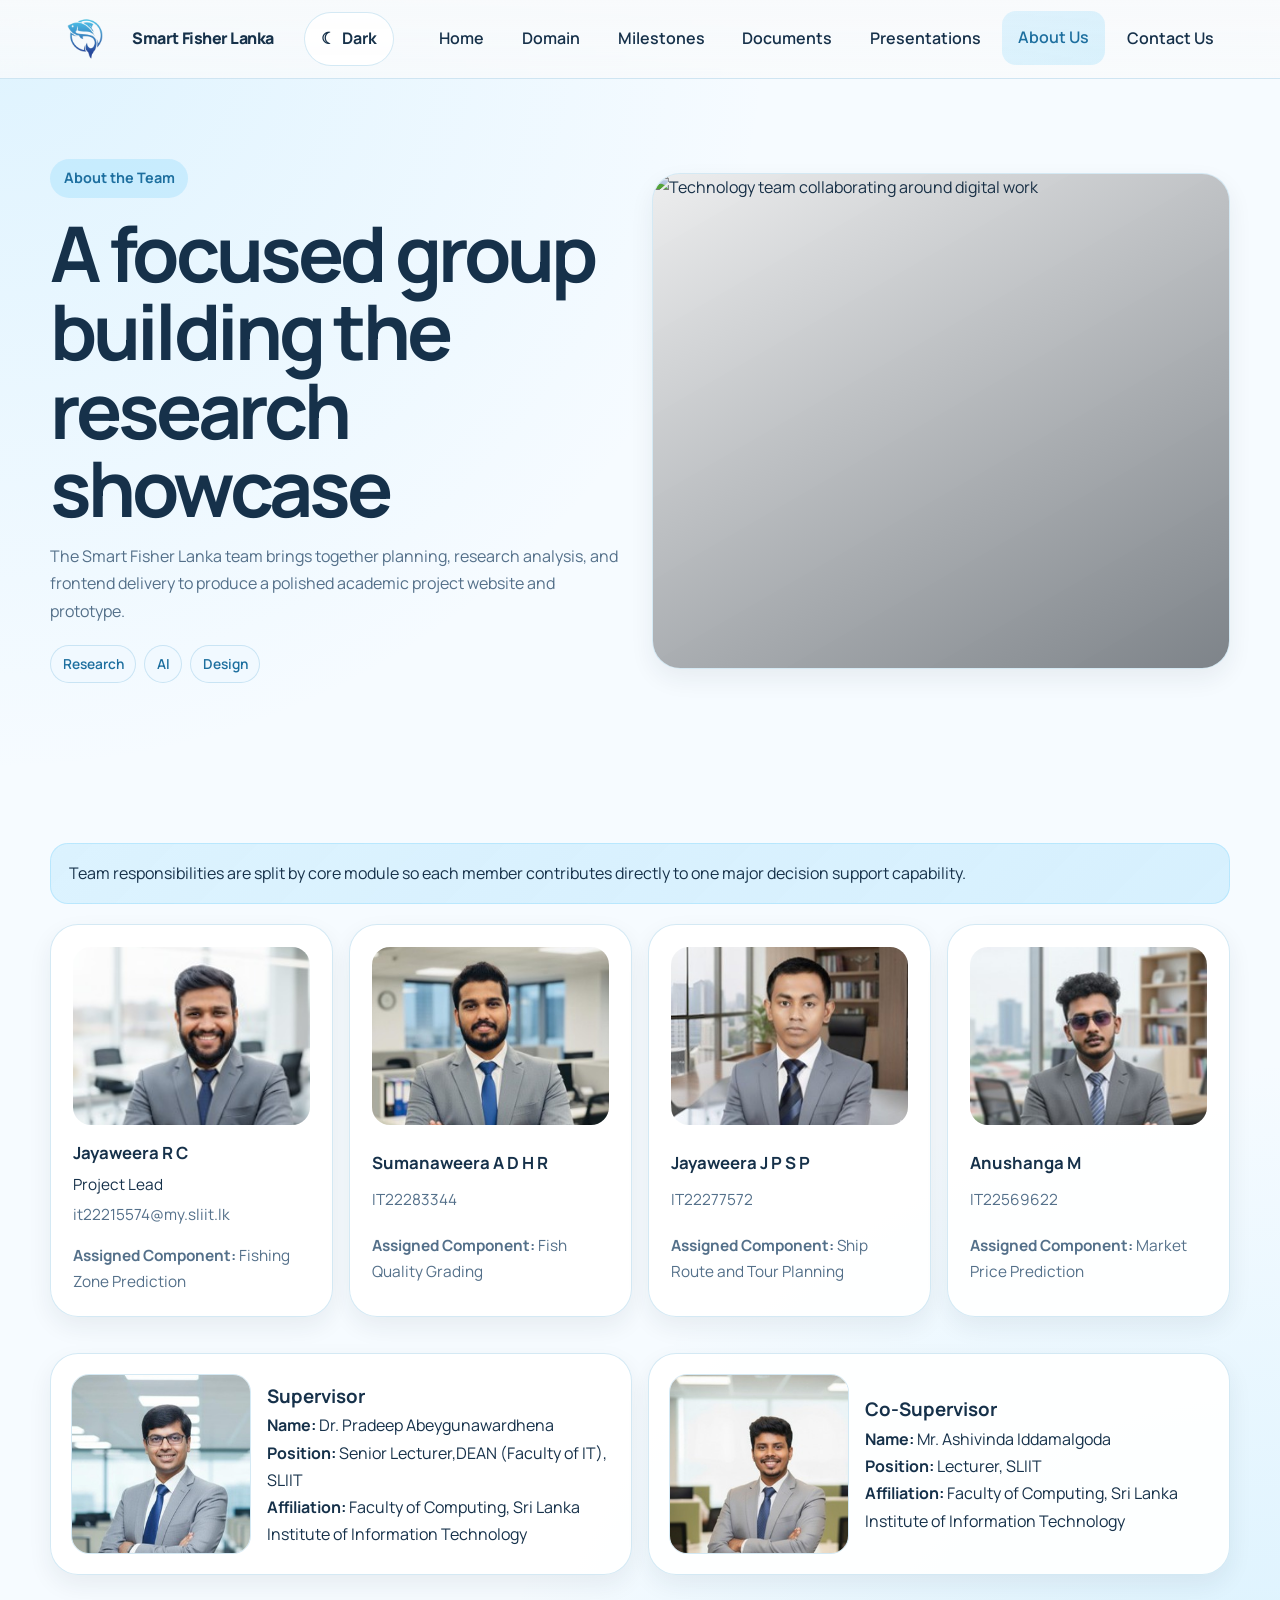
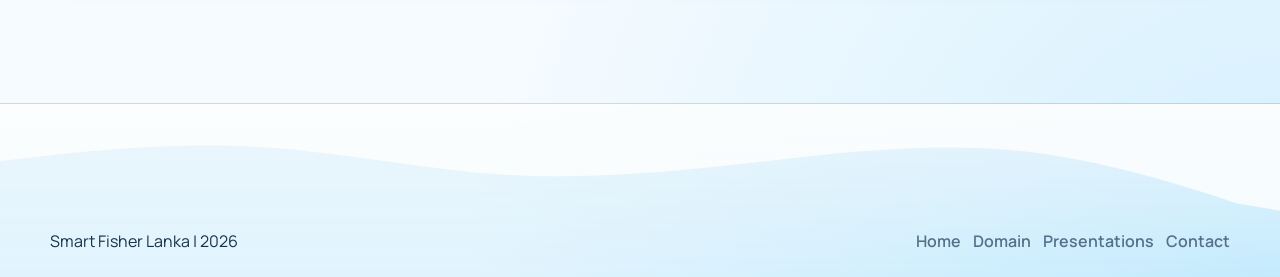
==== commit b77aaeed: "ui" ====
--- a/research-website/about.html
+++ b/research-website/about.html
@@ -110,10 +110,7 @@
                
                 <p class="muted">it22215574@my.sliit.lk</p>
               </div>
-              <p>
-                Develops data preparation and predictive workflows using marine
-                and weather signals.
-              </p>
+
               <p class="muted"><strong>Assigned Component:</strong> Fishing Zone Prediction</p>
             </article>
 
@@ -126,12 +123,9 @@
               />
               <div class="team-meta">
                 <h3>Sumanaweera A D H R</h3>
-                <p>ML and Spatial Analyst</p>
                 <p class="muted">IT22283344</p>
               </div>
-              <p>
-                Leads end-to-end project coordination and module integration.
-              </p>
+
               <p class="muted"><strong>Assigned Component:</strong> Fish Quality Grading</p>
             </article>
 
@@ -144,13 +138,9 @@
               />
               <div class="team-meta">
                 <h3>Jayaweera J P S P</h3>
-                <p>Trip Intelligence Developer</p>
                 <p class="muted">IT22277572</p>
               </div>
-              <p>
-                Implements route and operational planning logic for safer,
-                cost-aware sea journeys.
-              </p>
+
               <p class="muted"><strong>Assigned Component:</strong> Ship Route and Tour Planning</p>
             </article>
 
@@ -163,13 +153,9 @@
               />
               <div class="team-meta">
                 <h3>Anushanga M</h3>
-                <p>Market Intelligence Analyst</p>
                 <p class="muted">IT22569622</p>
               </div>
-              <p>
-                Builds market trend interpretation and prediction logic to
-                support value-aware fish selling decisions.
-              </p>
+
               <p class="muted"><strong>Assigned Component:</strong> Market Price Prediction</p>
             </article>
           </div>
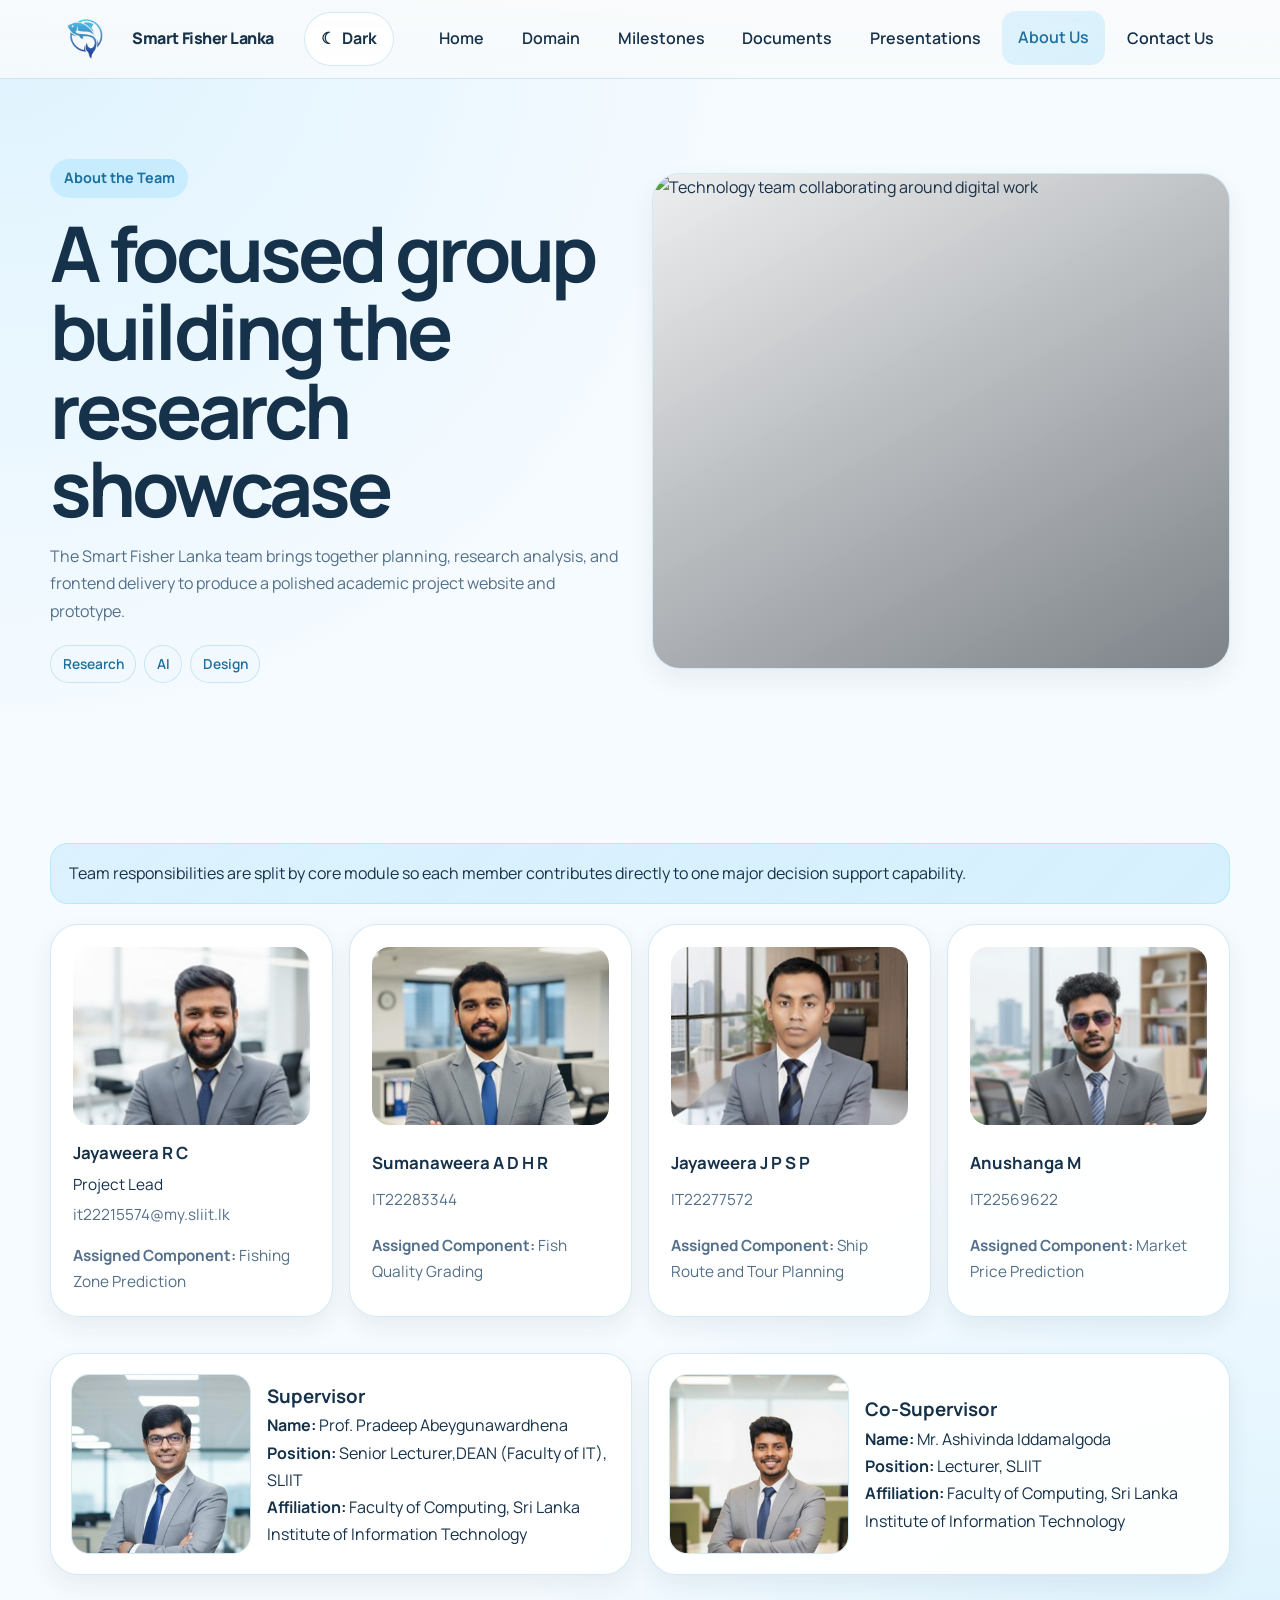
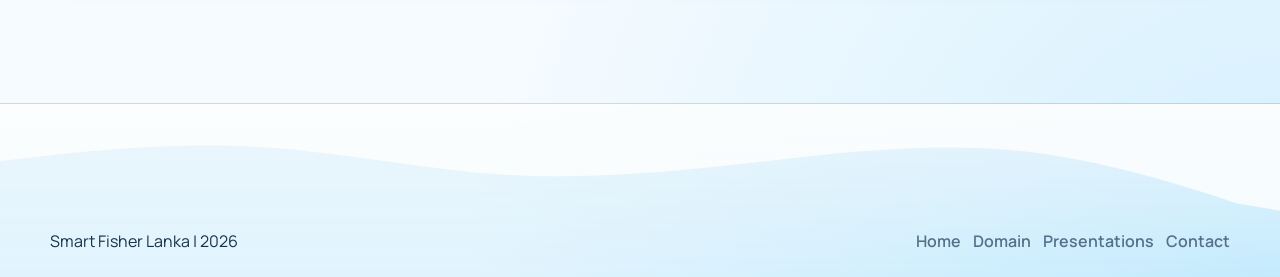
==== commit 810252b9: "Update supervisor's title in about.html" ====
--- a/research-website/about.html
+++ b/research-website/about.html
@@ -170,7 +170,7 @@
               />
               <div>
                 <h3>Supervisor</h3>
-                <p><strong>Name:</strong> Dr. Pradeep Abeygunawardhena</p>
+                <p><strong>Name:</strong> Prof. Pradeep Abeygunawardhena</p>
                 <p><strong>Position:</strong> Senior Lecturer,DEAN (Faculty of IT), SLIIT</p>
                 <p><strong>Affiliation:</strong> Faculty of Computing, Sri Lanka Institute of Information Technology</p>
               </div>
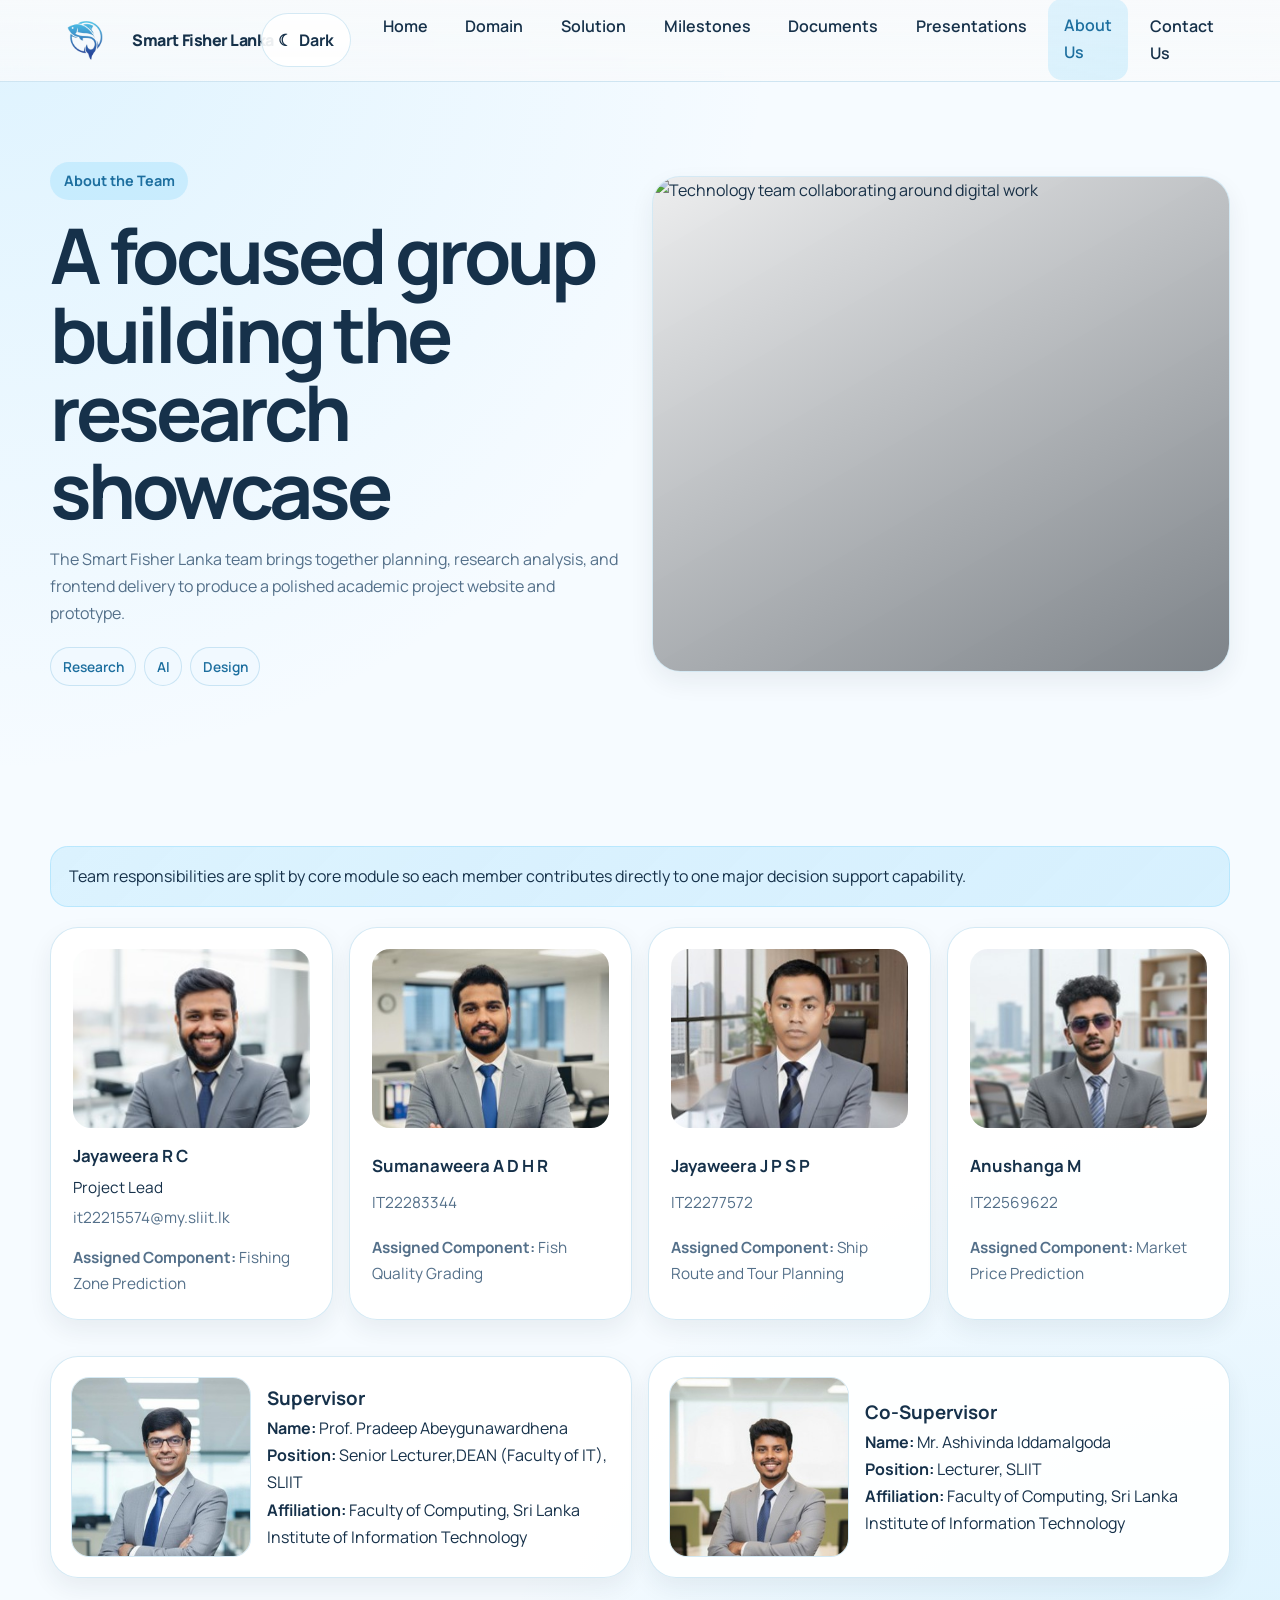
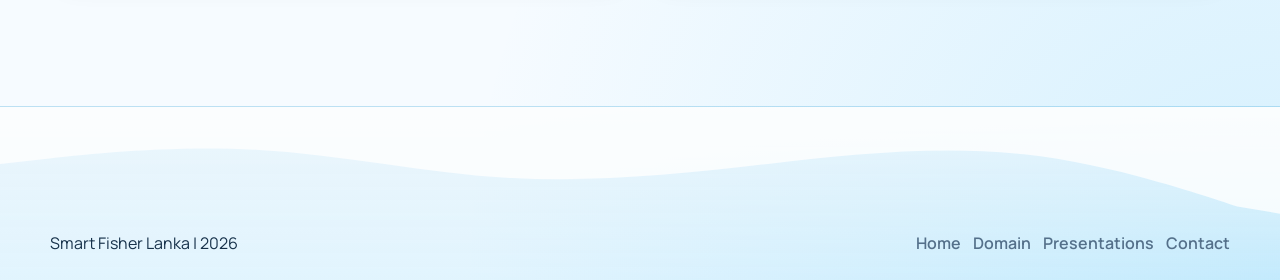
==== commit 0db6da2c: "create the solution page and add it to others" ====
--- a/research-website/about.html
+++ b/research-website/about.html
@@ -52,6 +52,7 @@
         <ul class="nav-links" id="navLinks">
           <li><a href="index.html">Home</a></li>
           <li><a href="domain.html">Domain</a></li>
+          <li><a href="solution.html">Solution</a></li>
           <li><a href="milestones.html">Milestones</a></li>
           <li><a href="documents.html">Documents</a></li>
           <li><a href="presentations.html">Presentations</a></li>
@@ -220,3 +221,4 @@
     <script src="js/script.js"></script>
   </body>
 </html>
+
--- a/research-website/css/styles.css
+++ b/research-website/css/styles.css
@@ -49,8 +49,16 @@
   font-family: "Manrope", sans-serif;
   color: var(--text);
   background:
-    radial-gradient(circle at top left, rgba(125, 211, 252, 0.2), transparent 34%),
-    radial-gradient(circle at bottom right, rgba(56, 189, 248, 0.18), transparent 36%),
+    radial-gradient(
+      circle at top left,
+      rgba(125, 211, 252, 0.2),
+      transparent 34%
+    ),
+    radial-gradient(
+      circle at bottom right,
+      rgba(56, 189, 248, 0.18),
+      transparent 36%
+    ),
     var(--bg);
   line-height: 1.7;
   overflow-x: hidden;
@@ -408,7 +416,28 @@
   height: 100%;
   object-fit: cover;
 }
-
+/* Domain page image only */
+.page-media.domain-media {
+  min-height: 0 !important;
+  height: auto !important;
+  padding: 0 !important;
+  line-height: 0;
+}
+
+.page-media.domain-media .domain-image {
+  position: static !important;
+  inset: auto !important;
+  width: 100% !important;
+  height: auto !important;
+  object-fit: contain !important;
+  object-position: center !important;
+}
+.domain-media img {
+  position: relative !important;
+  width: 100%;
+  height: auto;
+  object-fit: contain;
+}
 .media-overlay {
   position: absolute;
   inset: 0;
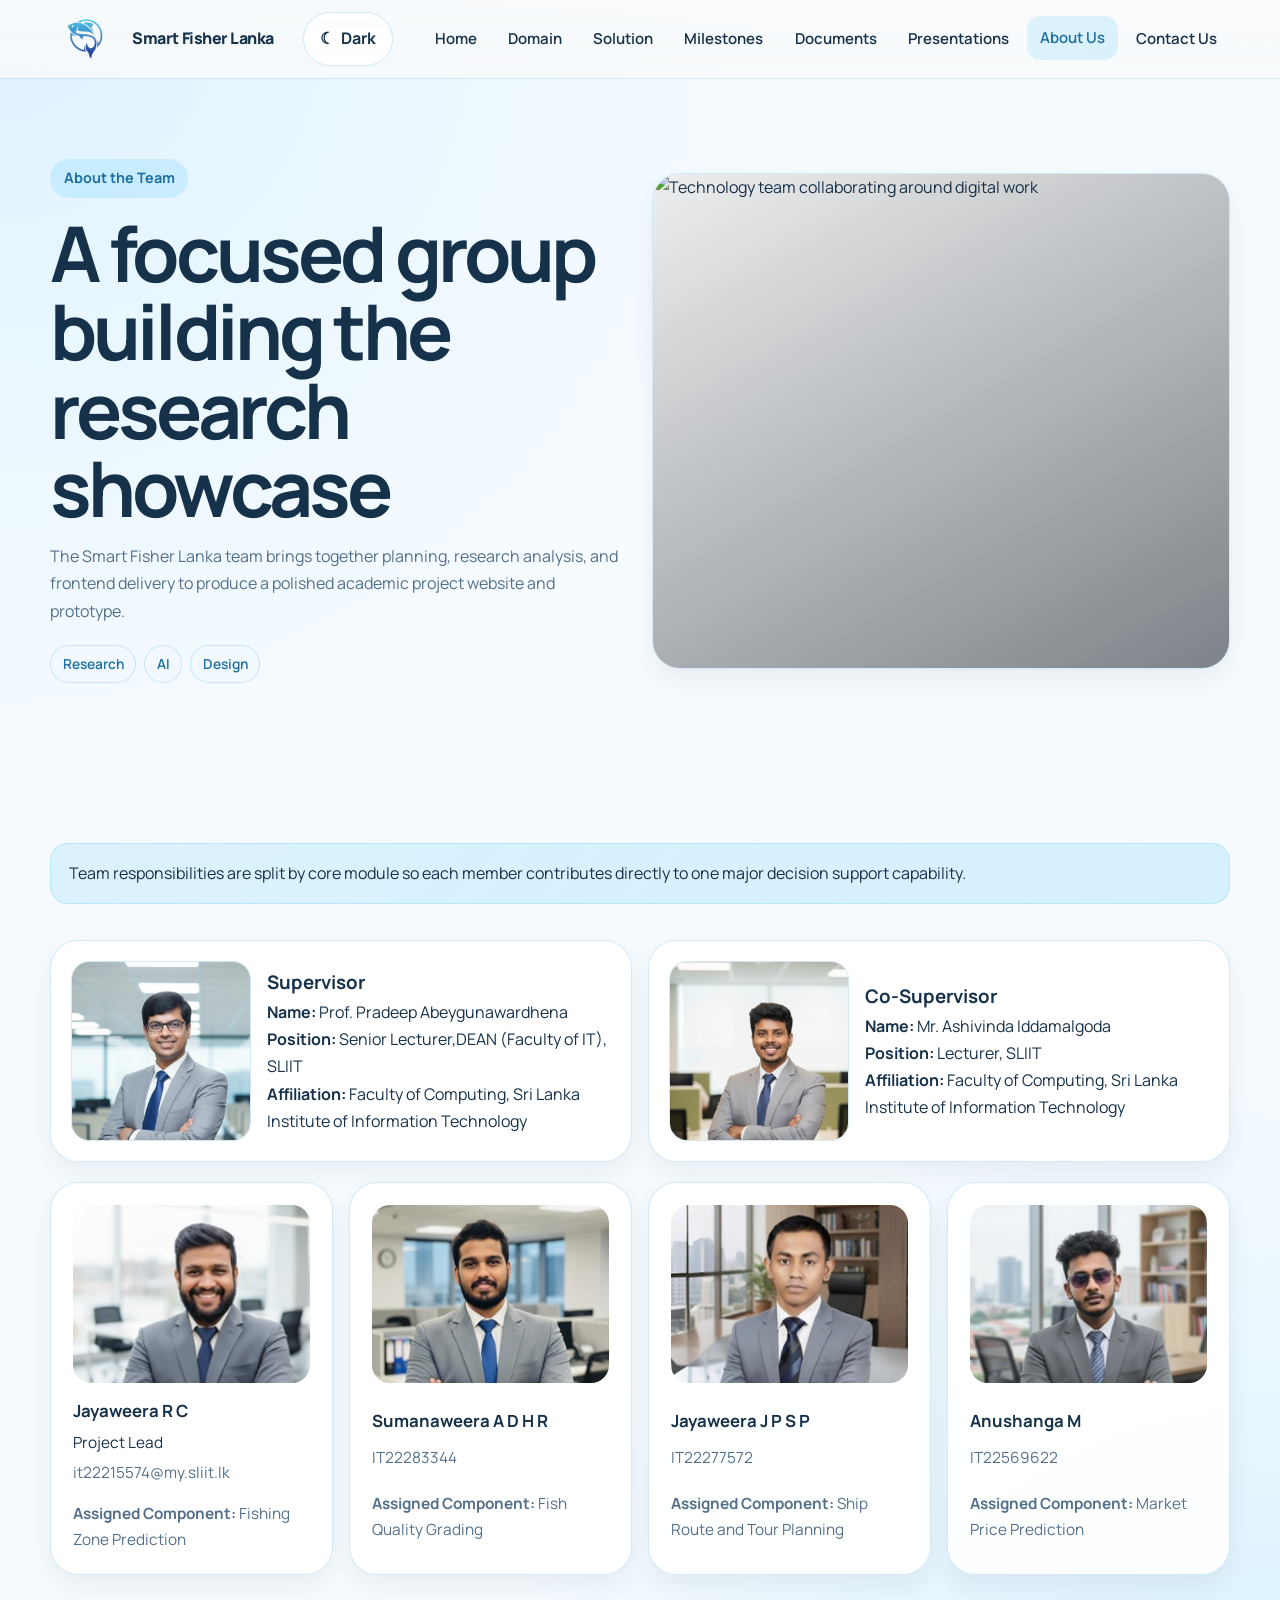
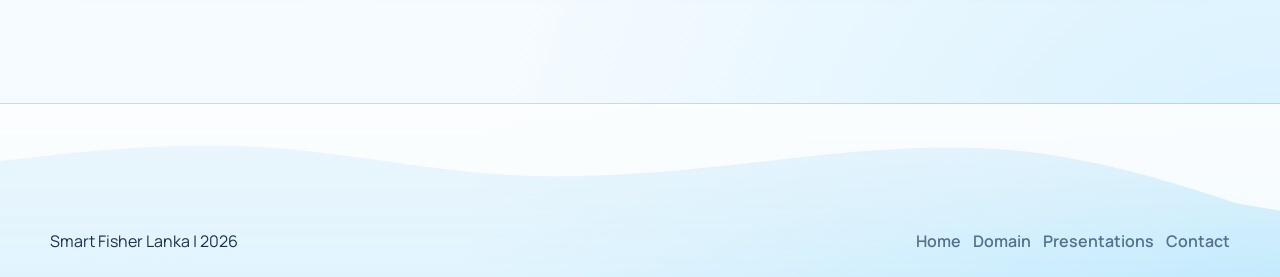
==== commit 26e47335: "Reorder about page - move Supervisor and Co-Supervisor to top before team members" ====
--- a/research-website/about.html
+++ b/research-website/about.html
@@ -97,70 +97,6 @@
             contributes directly to one major decision support capability.
           </div>
 
-          <div class="team-grid">
-            <article class="team-card fade-in">
-              <img
-                class="team-photo"
-                src="assets/images/jayaweerarc.jpeg"
-                alt="Jayaweera R C profile photo"
-                loading="lazy"
-              />
-              <div class="team-meta">
-                <h3>Jayaweera R C</h3>
-                <p>Project Lead</p>
-               
-                <p class="muted">it22215574@my.sliit.lk</p>
-              </div>
-
-              <p class="muted"><strong>Assigned Component:</strong> Fishing Zone Prediction</p>
-            </article>
-
-            <article class="team-card fade-in">
-              <img
-                class="team-photo"
-                src="assets/images/sumanaweera.jpeg"
-                alt="Sumanaweera A D H R profile photo"
-                loading="lazy"
-              />
-              <div class="team-meta">
-                <h3>Sumanaweera A D H R</h3>
-                <p class="muted">IT22283344</p>
-              </div>
-
-              <p class="muted"><strong>Assigned Component:</strong> Fish Quality Grading</p>
-            </article>
-
-            <article class="team-card fade-in">
-              <img
-                class="team-photo"
-                src="assets/images/jayaweerajpsp.jpeg"
-                alt="Jayaweera J P S P profile photo"
-                loading="lazy"
-              />
-              <div class="team-meta">
-                <h3>Jayaweera J P S P</h3>
-                <p class="muted">IT22277572</p>
-              </div>
-
-              <p class="muted"><strong>Assigned Component:</strong> Ship Route and Tour Planning</p>
-            </article>
-
-            <article class="team-card fade-in">
-              <img
-                class="team-photo"
-                src="assets/images/anushanga.jpeg"
-                alt="Anushanga profile photo"
-                loading="lazy"
-              />
-              <div class="team-meta">
-                <h3>Anushanga M</h3>
-                <p class="muted">IT22569622</p>
-              </div>
-
-              <p class="muted"><strong>Assigned Component:</strong> Market Price Prediction</p>
-            </article>
-          </div>
-
           <div class="advisor-grid">
             <article class="panel advisor-card fade-in">
               <img
@@ -172,8 +108,14 @@
               <div>
                 <h3>Supervisor</h3>
                 <p><strong>Name:</strong> Prof. Pradeep Abeygunawardhena</p>
-                <p><strong>Position:</strong> Senior Lecturer,DEAN (Faculty of IT), SLIIT</p>
-                <p><strong>Affiliation:</strong> Faculty of Computing, Sri Lanka Institute of Information Technology</p>
+                <p>
+                  <strong>Position:</strong> Senior Lecturer,DEAN (Faculty of
+                  IT), SLIIT
+                </p>
+                <p>
+                  <strong>Affiliation:</strong> Faculty of Computing, Sri Lanka
+                  Institute of Information Technology
+                </p>
               </div>
             </article>
 
@@ -188,8 +130,84 @@
                 <h3>Co-Supervisor</h3>
                 <p><strong>Name:</strong> Mr. Ashivinda Iddamalgoda</p>
                 <p><strong>Position:</strong> Lecturer, SLIIT</p>
-                <p><strong>Affiliation:</strong> Faculty of Computing, Sri Lanka Institute of Information Technology</p>
-              </div>
+                <p>
+                  <strong>Affiliation:</strong> Faculty of Computing, Sri Lanka
+                  Institute of Information Technology
+                </p>
+              </div>
+            </article>
+          </div>
+
+          <div class="team-grid">
+            <article class="team-card fade-in">
+              <img
+                class="team-photo"
+                src="assets/images/jayaweerarc.jpeg"
+                alt="Jayaweera R C profile photo"
+                loading="lazy"
+              />
+              <div class="team-meta">
+                <h3>Jayaweera R C</h3>
+                <p>Project Lead</p>
+
+                <p class="muted">it22215574@my.sliit.lk</p>
+              </div>
+
+              <p class="muted">
+                <strong>Assigned Component:</strong> Fishing Zone Prediction
+              </p>
+            </article>
+
+            <article class="team-card fade-in">
+              <img
+                class="team-photo"
+                src="assets/images/sumanaweera.jpeg"
+                alt="Sumanaweera A D H R profile photo"
+                loading="lazy"
+              />
+              <div class="team-meta">
+                <h3>Sumanaweera A D H R</h3>
+                <p class="muted">IT22283344</p>
+              </div>
+
+              <p class="muted">
+                <strong>Assigned Component:</strong> Fish Quality Grading
+              </p>
+            </article>
+
+            <article class="team-card fade-in">
+              <img
+                class="team-photo"
+                src="assets/images/jayaweerajpsp.jpeg"
+                alt="Jayaweera J P S P profile photo"
+                loading="lazy"
+              />
+              <div class="team-meta">
+                <h3>Jayaweera J P S P</h3>
+                <p class="muted">IT22277572</p>
+              </div>
+
+              <p class="muted">
+                <strong>Assigned Component:</strong> Ship Route and Tour
+                Planning
+              </p>
+            </article>
+
+            <article class="team-card fade-in">
+              <img
+                class="team-photo"
+                src="assets/images/anushanga.jpeg"
+                alt="Anushanga profile photo"
+                loading="lazy"
+              />
+              <div class="team-meta">
+                <h3>Anushanga M</h3>
+                <p class="muted">IT22569622</p>
+              </div>
+
+              <p class="muted">
+                <strong>Assigned Component:</strong> Market Price Prediction
+              </p>
             </article>
           </div>
         </div>
@@ -221,4 +239,3 @@
     <script src="js/script.js"></script>
   </body>
 </html>
-
--- a/research-website/css/styles.css
+++ b/research-website/css/styles.css
@@ -221,6 +221,7 @@
   font-weight: 600;
   border-radius: 14px;
   color: var(--text);
+  white-space: nowrap;
   transition:
     transform 0.18s ease,
     background-color 0.18s ease,
@@ -415,6 +416,95 @@
   width: 100%;
   height: 100%;
   object-fit: cover;
+}
+
+.hero-slider {
+  isolation: isolate;
+}
+
+.hero-slide {
+  position: absolute;
+  inset: 0;
+  opacity: 0;
+  visibility: hidden;
+  transform: scale(1.025);
+  transition:
+    opacity 0.65s ease,
+    visibility 0.65s ease,
+    transform 1.2s ease;
+}
+
+.hero-slide.is-active {
+  opacity: 1;
+  visibility: visible;
+  transform: scale(1);
+}
+
+.hero-slide-panel {
+  position: absolute;
+  left: 1.35rem;
+  right: 1.35rem;
+  bottom: 4.7rem;
+  z-index: 2;
+  width: min(100% - 2.7rem, 28rem);
+  padding: 1rem 1.1rem;
+  border: 1px solid rgba(255, 255, 255, 0.2);
+  border-radius: 18px;
+  background: rgba(15, 23, 42, 0.58);
+  color: #fff;
+  backdrop-filter: blur(14px);
+  box-shadow: var(--shadow-soft);
+}
+
+.hero-slide-panel strong,
+.hero-slide-panel span {
+  display: block;
+}
+
+.hero-slide-panel strong {
+  font-size: 1.12rem;
+  line-height: 1.25;
+}
+
+.hero-slide-panel span {
+  margin-top: 0.25rem;
+  font-size: 0.94rem;
+  opacity: 0.9;
+}
+
+.hero-slider-controls {
+  position: absolute;
+  left: 1.35rem;
+  bottom: 1.35rem;
+  z-index: 3;
+  display: flex;
+  align-items: center;
+  gap: 0.5rem;
+  padding: 0.55rem;
+  border: 1px solid rgba(255, 255, 255, 0.16);
+  border-radius: 999px;
+  background: rgba(15, 23, 42, 0.5);
+  backdrop-filter: blur(12px);
+}
+
+.hero-slider-dot {
+  width: 0.72rem;
+  height: 0.72rem;
+  border: 0;
+  border-radius: 999px;
+  background: rgba(255, 255, 255, 0.52);
+  cursor: pointer;
+  transition:
+    width 0.22s ease,
+    background-color 0.22s ease,
+    transform 0.22s ease;
+}
+
+.hero-slider-dot:hover,
+.hero-slider-dot.is-active {
+  width: 1.85rem;
+  background: #fff;
+  transform: translateY(-1px);
 }
 /* Domain page image only */
 .page-media.domain-media {
@@ -1049,6 +1139,56 @@
   min-height: 1.2rem;
 }
 
+.mail-popup {
+  position: fixed;
+  right: 1rem;
+  bottom: 1rem;
+  z-index: 2200;
+  width: min(100% - 2rem, 360px);
+  padding: 1rem;
+  display: flex;
+  align-items: center;
+  gap: 0.85rem;
+  border: 1px solid var(--border);
+  border-radius: 20px;
+  background: var(--bg-elevated);
+  box-shadow: var(--shadow);
+  opacity: 0;
+  pointer-events: none;
+  transform: translateY(18px) scale(0.98);
+  transition:
+    opacity 0.22s ease,
+    transform 0.22s ease;
+}
+
+.mail-popup.is-visible {
+  opacity: 1;
+  transform: translateY(0) scale(1);
+}
+
+.mail-popup__icon {
+  width: 3rem;
+  height: 3rem;
+  flex: none;
+  display: grid;
+  place-items: center;
+  border-radius: 16px;
+  color: #fff;
+  background: linear-gradient(135deg, var(--primary-dark), var(--primary));
+  font-weight: 800;
+  box-shadow: 0 12px 22px rgba(56, 189, 248, 0.28);
+}
+
+.mail-popup strong,
+.mail-popup span {
+  display: block;
+}
+
+.mail-popup span {
+  color: var(--muted);
+  font-size: 0.92rem;
+}
+
 .table-wrap {
   overflow-x: auto;
   border-radius: var(--radius-lg);
@@ -1192,7 +1332,7 @@
   }
 }
 
-@media (min-width: 720px) {
+@media (min-width: 1120px) {
   .menu-toggle {
     display: none;
   }
@@ -1208,11 +1348,18 @@
     box-shadow: none;
   }
 
+  .nav-links a {
+    padding: 0.6rem 0.8rem;
+    font-size: 0.94rem;
+  }
+
   .nav-links a:hover,
   .nav-links a.active {
     transform: translateY(-1px);
   }
-
+}
+
+@media (min-width: 720px) {
   .hero-grid,
   .page-hero-grid,
   .contact-layout,
@@ -1324,6 +1471,33 @@
   }
 }
 
+@media (max-width: 640px) {
+  .hero-slider {
+    min-height: 27rem;
+  }
+
+  .hero-slide-panel {
+    left: 1rem;
+    right: 1rem;
+    bottom: 4.2rem;
+    width: auto;
+    padding: 0.9rem;
+  }
+
+  .hero-slide-panel strong {
+    font-size: 1rem;
+  }
+
+  .hero-slide-panel span {
+    font-size: 0.86rem;
+  }
+
+  .hero-slider-controls {
+    left: 1rem;
+    bottom: 1rem;
+  }
+}
+
 @media (prefers-reduced-motion: reduce) {
   html {
     scroll-behavior: auto;
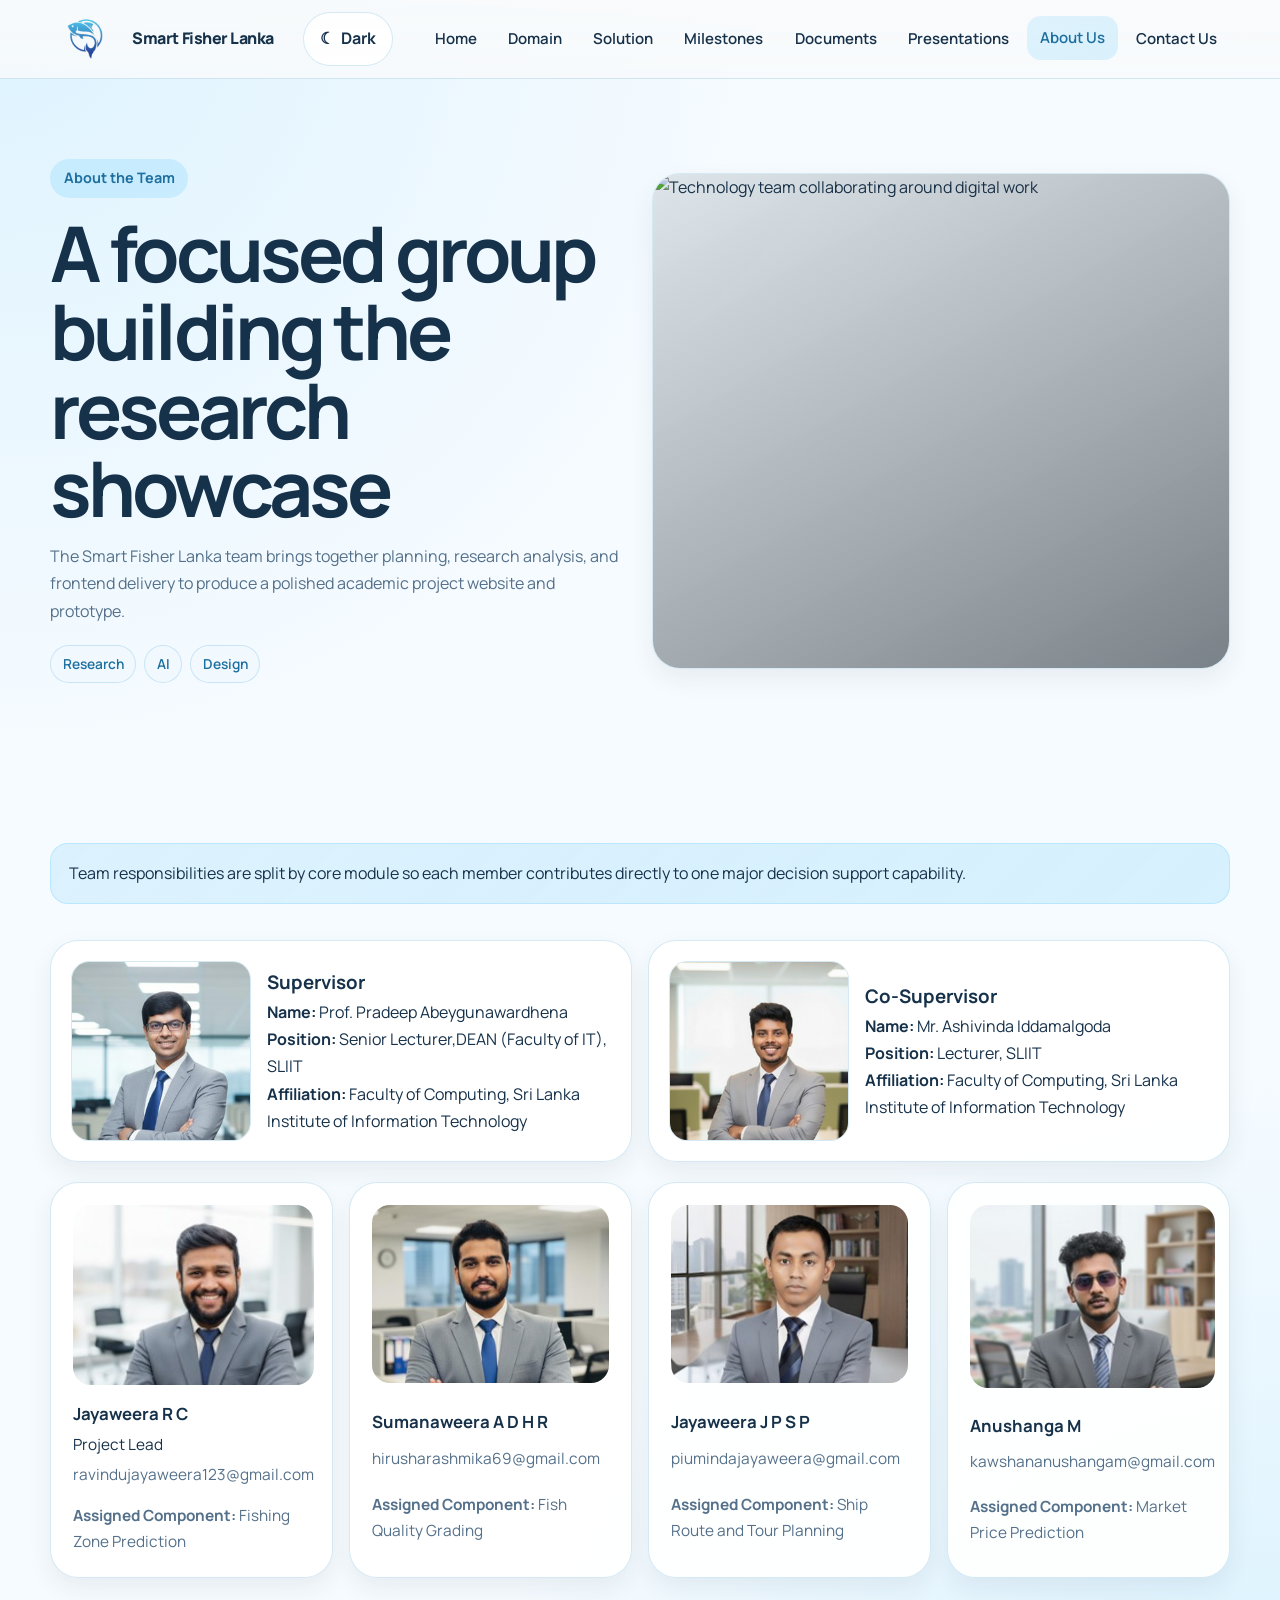
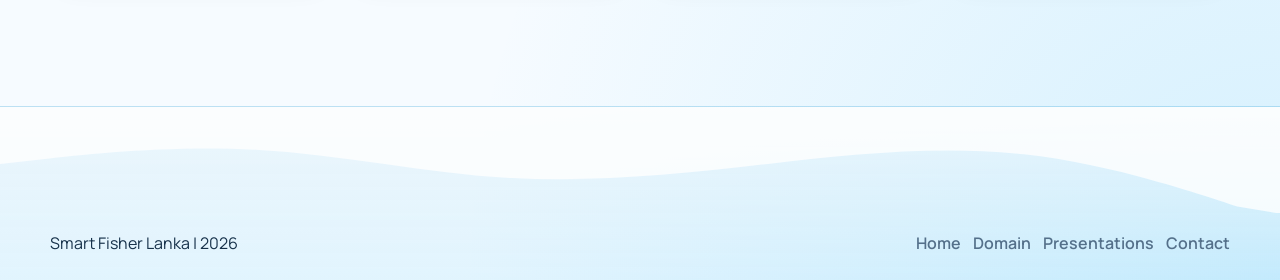
==== commit 47776983: "Update team member contact information and enhance contact card styles" ====
--- a/research-website/about.html
+++ b/research-website/about.html
@@ -150,7 +150,7 @@
                 <h3>Jayaweera R C</h3>
                 <p>Project Lead</p>
 
-                <p class="muted">it22215574@my.sliit.lk</p>
+                <p class="muted">ravindujayaweera123@gmail.com</p>
               </div>
 
               <p class="muted">
@@ -167,7 +167,8 @@
               />
               <div class="team-meta">
                 <h3>Sumanaweera A D H R</h3>
-                <p class="muted">IT22283344</p>
+               
+                <p class="muted">hirusharashmika69@gmail.com</p>
               </div>
 
               <p class="muted">
@@ -184,7 +185,7 @@
               />
               <div class="team-meta">
                 <h3>Jayaweera J P S P</h3>
-                <p class="muted">IT22277572</p>
+                <p class="muted">piumindajayaweera@gmail.com</p>
               </div>
 
               <p class="muted">
@@ -202,7 +203,7 @@
               />
               <div class="team-meta">
                 <h3>Anushanga M</h3>
-                <p class="muted">IT22569622</p>
+                <p class="muted">kawshananushangam@gmail.com</p>
               </div>
 
               <p class="muted">
--- a/research-website/css/styles.css
+++ b/research-website/css/styles.css
@@ -394,7 +394,6 @@
 .download-card,
 .timeline-card,
 .team-card,
-.contact-card,
 .stack-card {
   background: var(--bg-elevated);
   border: 1px solid var(--border);
@@ -406,7 +405,7 @@
 .page-media {
   position: relative;
   overflow: hidden;
-  min-height: 24rem;
+  min-height: 32rem;
 }
 
 .hero-media img,
@@ -415,7 +414,12 @@
   inset: 0;
   width: 100%;
   height: 100%;
-  object-fit: cover;
+  object-fit: contain;
+  background: linear-gradient(
+    135deg,
+    rgba(42, 143, 199, 0.08) 0%,
+    rgba(125, 211, 252, 0.06) 100%
+  );
 }
 
 .hero-slider {
@@ -738,9 +742,9 @@
     transform 0.2s ease,
     box-shadow 0.2s ease,
     background-color 0.2s ease;
-  opacity: 0;
-  transform: translateY(10px);
-  animation: docCardEnter 0.45s ease forwards;
+  opacity: 1;
+  transform: translateY(0);
+  animation: docCardEnter 0.35s ease forwards;
 }
 
 .doc-card:hover {
@@ -866,7 +870,6 @@
 .download-card,
 .team-card,
 .timeline-card,
-.contact-card,
 .stack-card {
   padding: 1.35rem;
   transition:
@@ -879,7 +882,6 @@
 .download-card:hover,
 .team-card:hover,
 .timeline-card:hover,
-.contact-card:hover,
 .stack-card:hover {
   transform: translateY(-4px);
   box-shadow: var(--shadow);
@@ -1068,6 +1070,13 @@
 
 .contact-layout {
   align-items: start;
+}
+
+.contact-card {
+  background: transparent !important;
+  border: none !important;
+  box-shadow: none !important;
+  padding: 0 !important;
 }
 
 .contact-card .contact-line {
